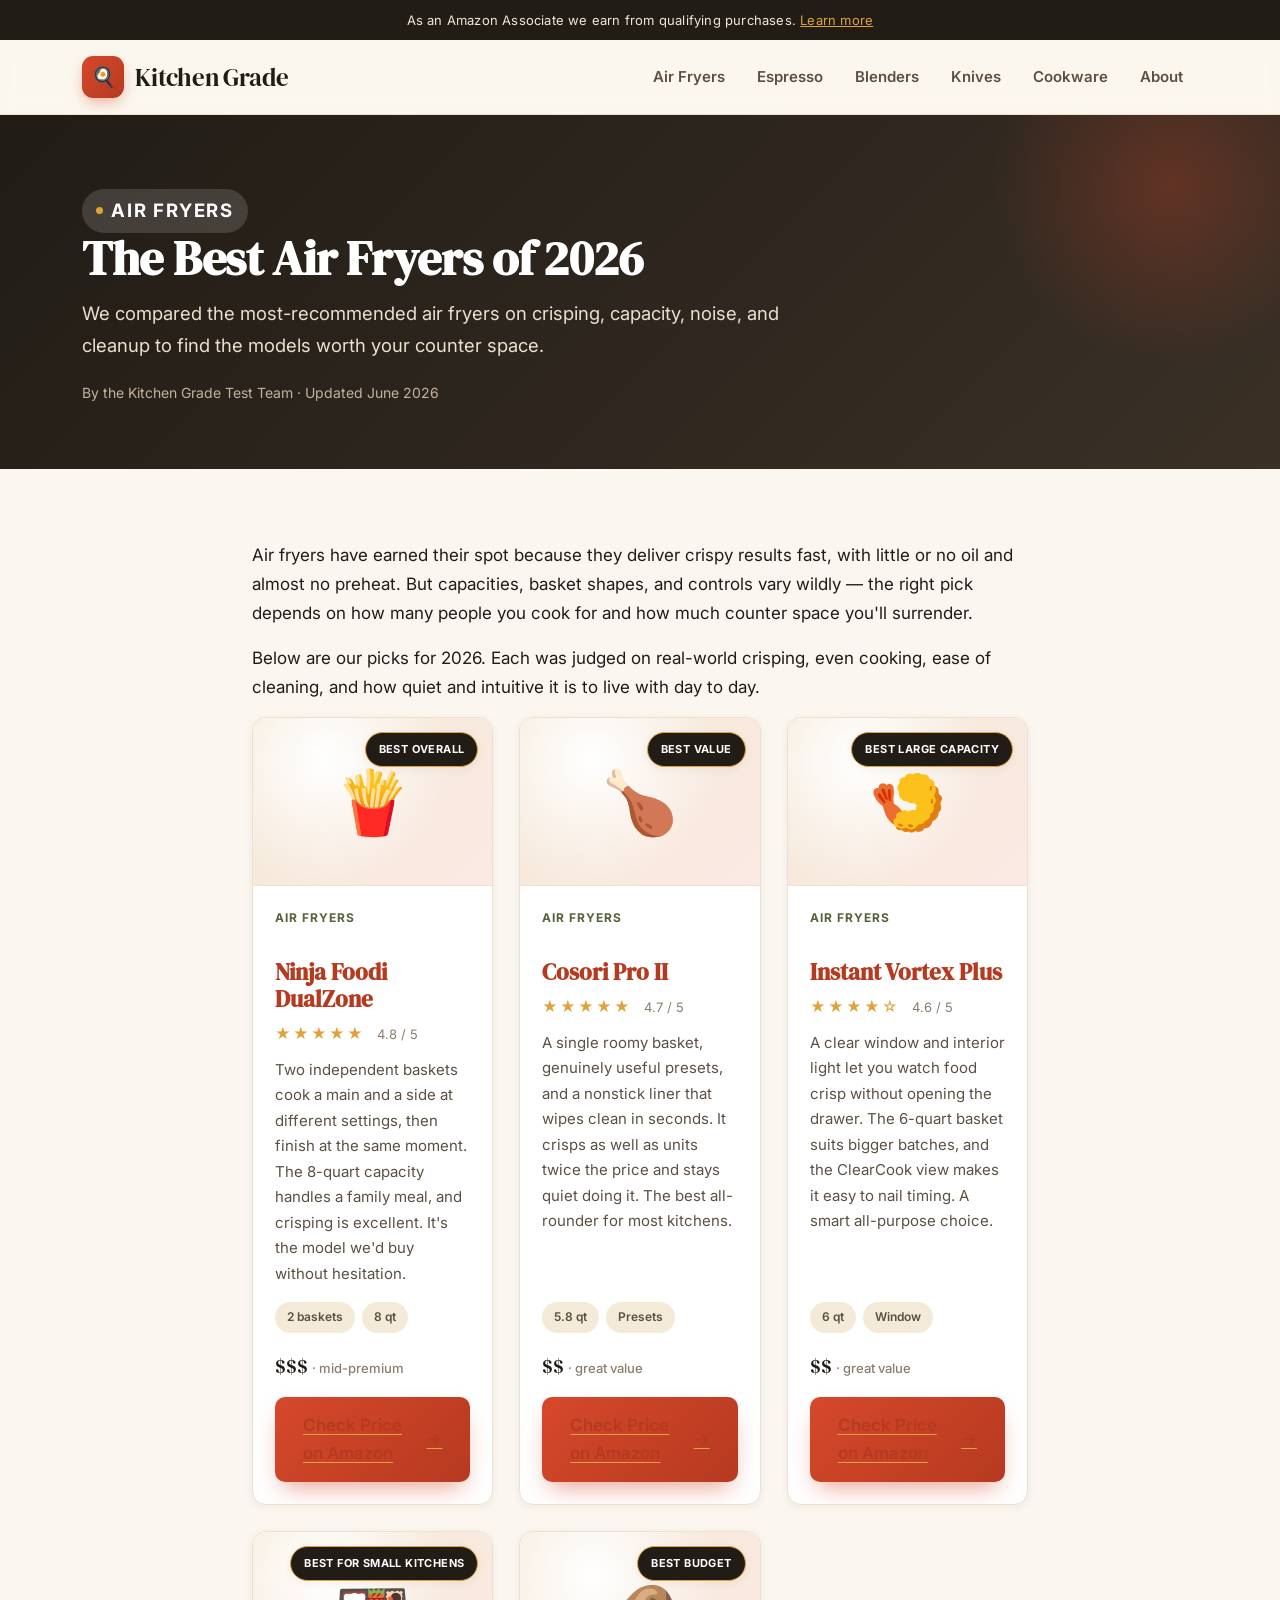
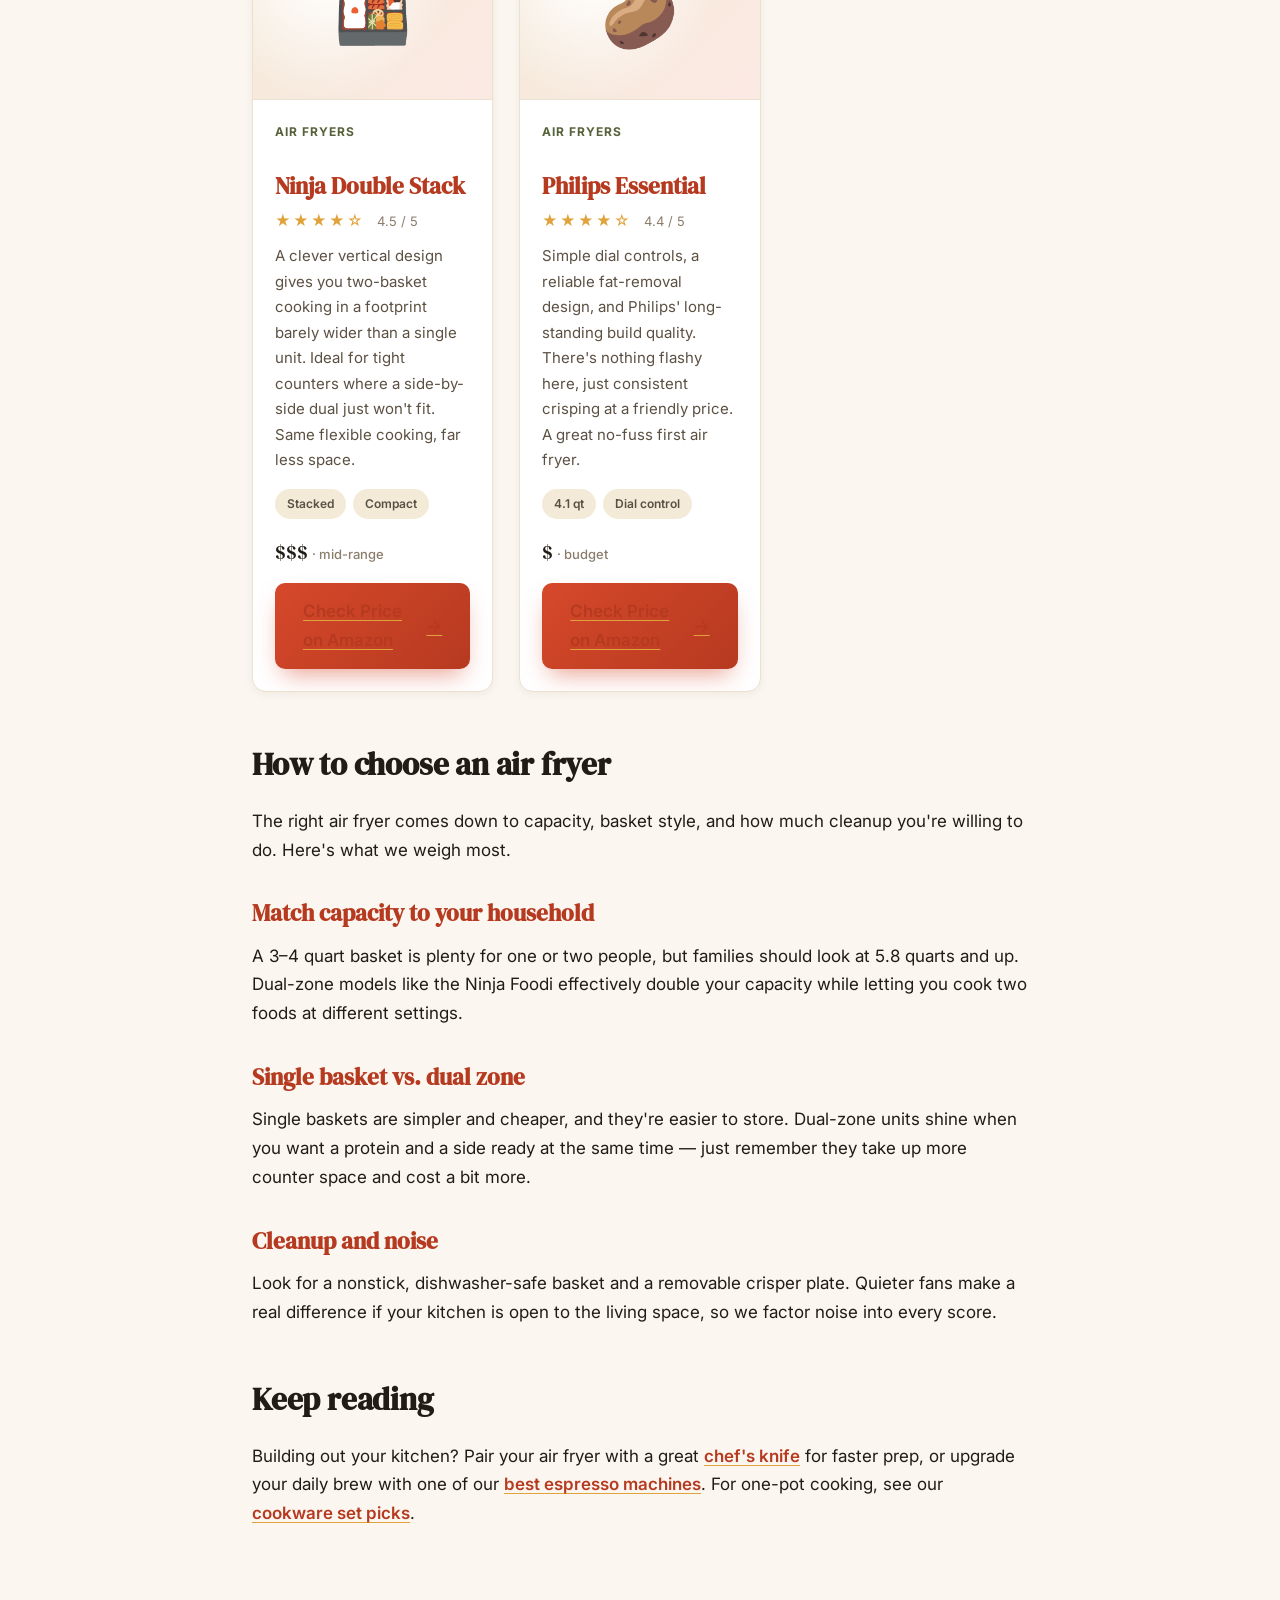
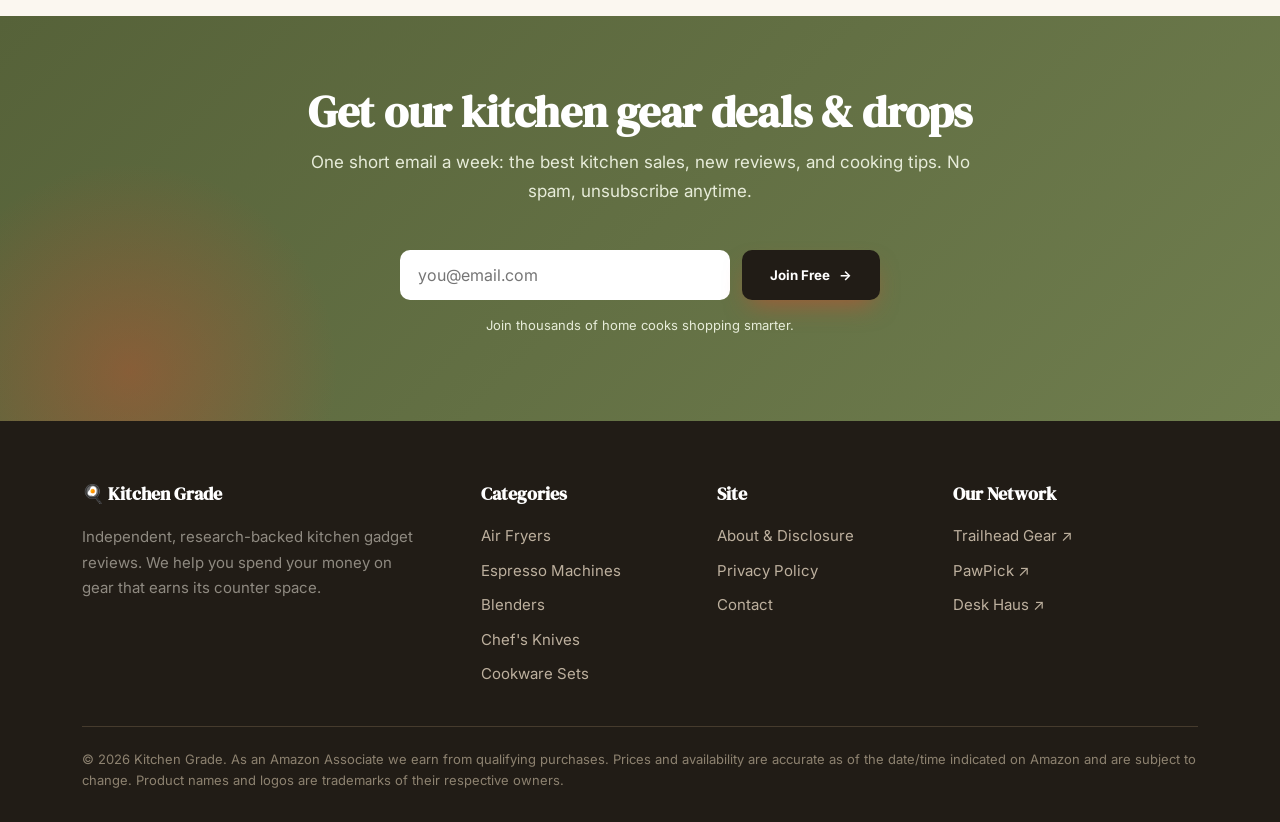
==== air-fryers.html @ 1608c6fa "Initial commit: Kitchen Grade" ====
<!DOCTYPE html>
<html lang="en">
<head>
<meta charset="UTF-8">
<meta name="viewport" content="width=device-width, initial-scale=1.0">
<title>The Best Air Fryers of 2026 — Tested Picks & Buyer's Guide | Kitchen Grade</title>
<meta name="description" content="Our top air fryers for 2026, from the dual-basket Ninja Foodi to budget Philips. Honest picks for crispy results, easy cleanup, and the right capacity for your kitchen.">
<link rel="stylesheet" href="assets/styles.css">
</head>
<body>

<div class="topbar">As an Amazon Associate we earn from qualifying purchases. <a href="disclosure.html">Learn more</a></div>

<header class="site-header">
  <div class="wrap nav">
    <a href="index.html" class="brand"><span class="logo">🍳</span> Kitchen Grade</a>
    <button class="nav-toggle" aria-label="Menu">☰</button>
    <nav class="nav-links">
      <a href="air-fryers.html">Air Fryers</a>
      <a href="espresso-machines.html">Espresso</a>
      <a href="blenders.html">Blenders</a>
      <a href="chef-knives.html">Knives</a>
      <a href="cookware-sets.html">Cookware</a>
      <a href="disclosure.html">About</a>
    </nav>
  </div>
</header>

<div class="article-head">
  <div class="wrap">
    <p class="eyebrow">Air Fryers</p>
    <h1>The Best Air Fryers of 2026</h1>
    <p>We compared the most-recommended air fryers on crisping, capacity, noise, and cleanup to find the models worth your counter space.</p>
    <p class="byline">By the Kitchen Grade Test Team · Updated June 2026</p>
  </div>
</div>

<section>
  <div class="wrap prose">
    <p>Air fryers have earned their spot because they deliver crispy results fast, with little or no oil and almost no preheat. But capacities, basket shapes, and controls vary wildly — the right pick depends on how many people you cook for and how much counter space you'll surrender.</p>
    <p>Below are our picks for 2026. Each was judged on real-world crisping, even cooking, ease of cleaning, and how quiet and intuitive it is to live with day to day.</p>

    <div class="products">

      <article class="product"><span class="ribbon">Best Overall</span><div class="thumb">🍟</div><div class="body">
        <span class="cat-tag">Air Fryers</span><h3>Ninja Foodi DualZone</h3><div class="stars">★★★★★ <span>4.8 / 5</span></div>
        <p class="why">Two independent baskets cook a main and a side at different settings, then finish at the same moment. The 8-quart capacity handles a family meal, and crisping is excellent. It's the model we'd buy without hesitation.</p>
        <div class="meta"><span class="tag">2 baskets</span><span class="tag">8 qt</span></div><div class="price">$$$ <small>· mid-premium</small></div>
        <a class="btn btn-block" data-amz="Ninja Foodi DualZone air fryer 8 quart">Check Price on Amazon</a></div></article>

      <article class="product"><span class="ribbon">Best Value</span><div class="thumb">🍗</div><div class="body">
        <span class="cat-tag">Air Fryers</span><h3>Cosori Pro II</h3><div class="stars">★★★★★ <span>4.7 / 5</span></div>
        <p class="why">A single roomy basket, genuinely useful presets, and a nonstick liner that wipes clean in seconds. It crisps as well as units twice the price and stays quiet doing it. The best all-rounder for most kitchens.</p>
        <div class="meta"><span class="tag">5.8 qt</span><span class="tag">Presets</span></div><div class="price">$$ <small>· great value</small></div>
        <a class="btn btn-block" data-amz="Cosori Pro II air fryer 5.8 quart">Check Price on Amazon</a></div></article>

      <article class="product"><span class="ribbon">Best Large Capacity</span><div class="thumb">🍤</div><div class="body">
        <span class="cat-tag">Air Fryers</span><h3>Instant Vortex Plus</h3><div class="stars">★★★★☆ <span>4.6 / 5</span></div>
        <p class="why">A clear window and interior light let you watch food crisp without opening the drawer. The 6-quart basket suits bigger batches, and the ClearCook view makes it easy to nail timing. A smart all-purpose choice.</p>
        <div class="meta"><span class="tag">6 qt</span><span class="tag">Window</span></div><div class="price">$$ <small>· great value</small></div>
        <a class="btn btn-block" data-amz="Instant Vortex Plus air fryer 6 quart">Check Price on Amazon</a></div></article>

      <article class="product"><span class="ribbon">Best for Small Kitchens</span><div class="thumb">🍱</div><div class="body">
        <span class="cat-tag">Air Fryers</span><h3>Ninja Double Stack</h3><div class="stars">★★★★☆ <span>4.5 / 5</span></div>
        <p class="why">A clever vertical design gives you two-basket cooking in a footprint barely wider than a single unit. Ideal for tight counters where a side-by-side dual just won't fit. Same flexible cooking, far less space.</p>
        <div class="meta"><span class="tag">Stacked</span><span class="tag">Compact</span></div><div class="price">$$$ <small>· mid-range</small></div>
        <a class="btn btn-block" data-amz="Ninja Double Stack air fryer">Check Price on Amazon</a></div></article>

      <article class="product"><span class="ribbon">Best Budget</span><div class="thumb">🥔</div><div class="body">
        <span class="cat-tag">Air Fryers</span><h3>Philips Essential</h3><div class="stars">★★★★☆ <span>4.4 / 5</span></div>
        <p class="why">Simple dial controls, a reliable fat-removal design, and Philips' long-standing build quality. There's nothing flashy here, just consistent crisping at a friendly price. A great no-fuss first air fryer.</p>
        <div class="meta"><span class="tag">4.1 qt</span><span class="tag">Dial control</span></div><div class="price">$ <small>· budget</small></div>
        <a class="btn btn-block" data-amz="Philips Essential air fryer">Check Price on Amazon</a></div></article>

    </div>

    <h2 id="how-to-choose">How to choose an air fryer</h2>
    <p>The right air fryer comes down to capacity, basket style, and how much cleanup you're willing to do. Here's what we weigh most.</p>

    <h3>Match capacity to your household</h3>
    <p>A 3–4 quart basket is plenty for one or two people, but families should look at 5.8 quarts and up. Dual-zone models like the Ninja Foodi effectively double your capacity while letting you cook two foods at different settings.</p>

    <h3>Single basket vs. dual zone</h3>
    <p>Single baskets are simpler and cheaper, and they're easier to store. Dual-zone units shine when you want a protein and a side ready at the same time — just remember they take up more counter space and cost a bit more.</p>

    <h3>Cleanup and noise</h3>
    <p>Look for a nonstick, dishwasher-safe basket and a removable crisper plate. Quieter fans make a real difference if your kitchen is open to the living space, so we factor noise into every score.</p>

    <h2>Keep reading</h2>
    <p>Building out your kitchen? Pair your air fryer with a great <a href="chef-knives.html">chef's knife</a> for faster prep, or upgrade your daily brew with one of our <a href="espresso-machines.html">best espresso machines</a>. For one-pot cooking, see our <a href="cookware-sets.html">cookware set picks</a>.</p>
  </div>
</section>

<section class="cta-band">
  <div class="wrap">
    <div class="section-head"><h2>Get our kitchen gear deals &amp; drops</h2><p>One short email a week: the best kitchen sales, new reviews, and cooking tips. No spam, unsubscribe anytime.</p></div>
    <form class="signup"><input type="email" placeholder="you@email.com" required><button class="btn" type="submit">Join Free</button></form>
    <p class="signup-note">Join thousands of home cooks shopping smarter.</p>
  </div>
</section>

<footer class="site-footer">
  <div class="wrap">
    <div class="footer-grid">
      <div><h4>🍳 Kitchen Grade</h4><p style="color:#8f8a81;max-width:340px;">Independent, research-backed kitchen gadget reviews. We help you spend your money on gear that earns its counter space.</p></div>
      <div><h4>Categories</h4><a href="air-fryers.html">Air Fryers</a><a href="espresso-machines.html">Espresso Machines</a><a href="blenders.html">Blenders</a><a href="chef-knives.html">Chef's Knives</a><a href="cookware-sets.html">Cookware Sets</a></div>
      <div><h4>Site</h4><a href="disclosure.html">About &amp; Disclosure</a><a href="disclosure.html#privacy">Privacy Policy</a><a href="disclosure.html#contact">Contact</a></div>
      <div><h4>Our Network</h4><a href="https://www.trailhead-gear.com">Trailhead Gear ↗</a><a href="https://paw-pick.com">PawPick ↗</a><a href="https://desk-haus.com">Desk Haus ↗</a></div>
    </div>
    <div class="footer-disclaimer">© <span data-year>2026</span> Kitchen Grade. As an Amazon Associate we earn from qualifying purchases. Prices and availability are accurate as of the date/time indicated on Amazon and are subject to change. Product names and logos are trademarks of their respective owners.</div>
  </div>
</footer>

<script src="assets/main.js"></script>
</body>
</html>
---- assets/styles.css ----
/* ===========================================================
   Kitchen Grade — "Test Kitchen" editorial theme (v2)
   DM Serif Display + Inter, warm espresso/tomato/olive palette,
   grade-seal badges, layered hero, elevated cards.
   =========================================================== */
@import url('https://fonts.googleapis.com/css2?family=DM+Serif+Display:ital@0;1&family=Inter:wght@400;500;600;700;800&display=swap');

:root{
  --ink:#211c16; --ink-soft:#5c5043;
  --tomato:#d6482b; --tomato-dark:#b63a20; --tomato-tint:#fbe9e3;
  --olive:#6f7d4e; --olive-dark:#566239;
  --gold:#e0a23a;
  --paper:#fbf7f0; --cream:#fff;
  --sand:#f4ead8; --card:#ffffff;
  --muted:#8a7d6c; --line:#ece1cf; --good:#3f8f5b;
  --shadow-sm:0 2px 10px rgba(33,28,22,.06);
  --shadow:0 16px 38px -14px rgba(33,28,22,.22);
  --radius:14px; --maxw:1160px;
  --display:"DM Serif Display",Georgia,serif; --body:"Inter",system-ui,sans-serif;
}
*{box-sizing:border-box}
html{scroll-behavior:smooth}
body{margin:0;font-family:var(--body);color:var(--ink);background:var(--paper);line-height:1.7;font-size:17px;-webkit-font-smoothing:antialiased}
img{max-width:100%;display:block}
a{color:var(--tomato-dark)}
.wrap{max-width:var(--maxw);margin:0 auto;padding:0 22px}

.topbar{background:var(--ink);color:#f0e7d8;font-size:13px;text-align:center;padding:9px 14px;letter-spacing:.2px}
.topbar a{color:var(--gold);text-decoration:underline}

.site-header{position:sticky;top:0;z-index:50;background:rgba(251,247,240,.88);backdrop-filter:saturate(150%) blur(10px);border-bottom:1px solid var(--line)}
.nav{display:flex;align-items:center;justify-content:space-between;height:74px}
.brand{display:flex;align-items:center;gap:11px;text-decoration:none;color:var(--ink);font-family:var(--display);font-size:25px;letter-spacing:-.2px}
.brand .logo{width:42px;height:42px;border-radius:11px;background:linear-gradient(135deg,var(--tomato),var(--tomato-dark));display:grid;place-items:center;color:#fff;font-family:var(--display);font-size:20px;box-shadow:0 6px 16px -4px rgba(214,72,43,.55)}
.nav-links{display:flex;gap:2px;align-items:center}
.nav-links a{text-decoration:none;color:var(--ink-soft);font-weight:600;font-size:15px;padding:9px 15px;border-radius:9px;transition:.18s}
.nav-links a:hover{background:var(--tomato-tint);color:var(--tomato-dark)}
.nav-toggle{display:none;background:none;border:0;font-size:27px;color:var(--ink);cursor:pointer}

/* ---------- Hero ---------- */
.hero{position:relative;overflow:hidden;text-align:center;padding:98px 22px 92px;
  background:
    radial-gradient(900px 460px at 50% -12%, var(--sand), transparent 62%),
    radial-gradient(620px 380px at 88% 116%, var(--tomato-tint), transparent 58%),
    linear-gradient(180deg,#fffdf8,var(--paper));}
.hero::after{content:"";position:absolute;width:320px;height:320px;border-radius:50%;background:radial-gradient(circle,rgba(214,72,43,.14),transparent 70%);top:-90px;right:-50px}
.hero>.wrap{position:relative}
.hero h1{font-family:var(--display);font-size:clamp(38px,6vw,66px);line-height:1.02;margin:0 0 18px;letter-spacing:-.5px}
.hero h1 em{font-style:italic;color:var(--tomato-dark)}
.hero p{font-size:clamp(17px,2.2vw,21px);max-width:600px;margin:0 auto 30px;color:var(--ink-soft)}

/* ---------- Buttons ---------- */
.btn{display:inline-flex;align-items:center;gap:9px;background:linear-gradient(135deg,var(--tomato),var(--tomato-dark));color:#fff;text-decoration:none;font-family:var(--body);font-weight:700;padding:14px 28px;border-radius:10px;box-shadow:0 12px 24px -8px rgba(214,72,43,.55);transition:transform .15s,box-shadow .15s,filter .15s;border:0;cursor:pointer}
.btn::after{content:"→";transition:transform .15s}
.btn:hover{transform:translateY(-2px);box-shadow:0 18px 30px -8px rgba(214,72,43,.65);filter:saturate(1.06)}
.btn:hover::after{transform:translateX(3px)}
.btn-block{width:100%;justify-content:center}
.btn-ghost{background:#fff;color:var(--olive-dark);box-shadow:var(--shadow-sm);border:1px solid var(--line)}
.btn-ghost::after{content:""}
.btn-ghost:hover{background:var(--sand)}

/* ---------- Sections ---------- */
section{padding:72px 0}
.section-head{text-align:center;max-width:680px;margin:0 auto 44px}
.section-head h2{font-family:var(--display);font-size:clamp(28px,4vw,44px);margin:0 0 12px;letter-spacing:-.3px;line-height:1.08}
.section-head p{color:var(--muted);margin:0;font-size:17px}
.eyebrow{display:inline-flex;align-items:center;gap:8px;font-weight:700;text-transform:uppercase;letter-spacing:1.8px;font-size:12px;color:var(--olive-dark);background:#eef0e4;padding:6px 14px;border-radius:999px;margin:0 0 16px}
.eyebrow::before{content:"";width:7px;height:7px;border-radius:50%;background:var(--tomato)}

/* ---------- Category grid ---------- */
.cat-grid{display:grid;grid-template-columns:repeat(4,1fr);gap:20px}
.cat-card{background:var(--card);border:1px solid var(--line);border-radius:var(--radius);padding:32px 22px;text-align:center;text-decoration:none;color:var(--ink);box-shadow:var(--shadow-sm);transition:transform .18s,box-shadow .18s,border-color .18s}
.cat-card .ic{display:inline-grid;place-items:center;width:70px;height:70px;border-radius:16px;background:linear-gradient(135deg,var(--sand),var(--tomato-tint));font-size:32px;margin-bottom:14px;transition:.18s}
.cat-card:hover{transform:translateY(-6px);box-shadow:var(--shadow);border-color:transparent}
.cat-card:hover .ic{background:linear-gradient(135deg,var(--tomato),var(--tomato-dark))}
.cat-card h3{font-family:var(--display);margin:0 0 4px;font-size:20px}
.cat-card span{color:var(--muted);font-size:14px}

/* ---------- Product cards ---------- */
.products{display:grid;grid-template-columns:repeat(3,1fr);gap:26px}
.product{background:var(--card);border:1px solid var(--line);border-radius:var(--radius);overflow:hidden;display:flex;flex-direction:column;box-shadow:var(--shadow-sm);transition:transform .2s,box-shadow .2s,border-color .2s;position:relative}
.product:hover{transform:translateY(-8px);box-shadow:var(--shadow);border-color:transparent}
/* grade-seal badge */
.product .ribbon{position:absolute;top:14px;right:14px;background:var(--ink);color:#fff;font-weight:700;font-size:11px;letter-spacing:.4px;text-transform:uppercase;padding:7px 13px;border-radius:999px;z-index:2;box-shadow:var(--shadow-sm);border:1.5px solid var(--gold)}
.product .thumb{height:168px;position:relative;background:radial-gradient(circle at 30% 25%,#fff,transparent 60%),linear-gradient(135deg,var(--sand),var(--tomato-tint));display:grid;place-items:center;font-size:62px;border-bottom:1px solid var(--line)}
.product .body{padding:22px;display:flex;flex-direction:column;flex:1}
.product .cat-tag{font-weight:700;font-size:12px;text-transform:uppercase;letter-spacing:1px;color:var(--olive-dark)}
.product h3{font-family:var(--display);margin:7px 0 9px;font-size:22px;line-height:1.18}
.stars{color:var(--gold);font-size:15px;letter-spacing:2px;margin-bottom:10px}
.stars span{color:var(--muted);font-size:13px;letter-spacing:0;margin-left:6px}
.product p.why{font-size:15px;color:var(--ink-soft);margin:0 0 16px;flex:1}
.product .meta{display:flex;flex-wrap:wrap;gap:7px;margin-bottom:16px}
.tag{background:var(--sand);color:var(--ink-soft);font-weight:600;font-size:12px;padding:5px 12px;border-radius:999px}
.price{font-family:var(--display);color:var(--ink);font-size:20px;margin-bottom:14px}
.price small{color:var(--muted);font-weight:500;font-family:var(--body);font-size:13px}

/* ---------- Comparison table ---------- */
.table-wrap{overflow-x:auto;border:1px solid var(--line);border-radius:var(--radius);box-shadow:var(--shadow-sm);background:#fff}
table.compare{width:100%;border-collapse:collapse;min-width:640px}
table.compare th,table.compare td{padding:15px 18px;text-align:left;border-bottom:1px solid var(--line);font-size:15px}
table.compare thead th{background:var(--ink);color:#fff;font-weight:700;font-size:13.5px}
table.compare tbody tr:nth-child(even){background:var(--paper)}
table.compare td.name{font-family:var(--display);color:var(--ink)}

/* ---------- Article ---------- */
.article-head{position:relative;overflow:hidden;background:linear-gradient(135deg,var(--ink),#3a3026);color:#fff;padding:74px 0 64px}
.article-head::after{content:"";position:absolute;width:360px;height:360px;border-radius:50%;background:radial-gradient(circle,rgba(214,72,43,.28),transparent 70%);top:-110px;right:-70px}
.article-head>.wrap{position:relative}
.article-head .eyebrow{background:rgba(255,255,255,.14);color:#fff}
.article-head .eyebrow::before{background:var(--gold)}
.article-head h1{font-family:var(--display);font-size:clamp(30px,4.8vw,48px);margin:0 0 14px;max-width:840px;letter-spacing:-.3px;line-height:1.08}
.article-head p{color:#ece1cf;max-width:720px;font-size:18.5px;margin:0}
.article-head .byline{margin-top:20px;font-size:14px;color:#c4b39c}
.prose{max-width:820px;margin:0 auto}
.prose h2{font-family:var(--display);font-size:31px;margin:46px 0 16px;letter-spacing:-.2px}
.prose h3{font-family:var(--display);color:var(--tomato-dark);font-size:23px;margin:30px 0 8px}
.prose p{margin:0 0 16px}
.prose ul{margin:0 0 18px;padding-left:22px}
.prose li{margin-bottom:7px}
.prose a{color:var(--tomato-dark);font-weight:600;text-decoration:underline;text-decoration-color:var(--gold);text-underline-offset:3px}
.toc{background:#fff;border:1px solid var(--line);border-left:5px solid var(--tomato);border-radius:12px;padding:22px 26px;box-shadow:var(--shadow-sm);margin:8px 0 32px}
.toc strong{font-family:var(--display);display:block;margin-bottom:10px;font-size:18px}
.toc a{color:var(--tomato-dark);text-decoration:none;font-weight:600}
.toc a:hover{text-decoration:underline}

/* ---------- Detailed pick ---------- */
.pick{background:#fff;border:1px solid var(--line);border-radius:var(--radius);box-shadow:var(--shadow-sm);padding:30px;margin:26px 0;display:grid;grid-template-columns:140px 1fr;gap:26px;align-items:start;transition:box-shadow .2s,transform .2s}
.pick:hover{box-shadow:var(--shadow);transform:translateY(-3px)}
.pick .pick-ic{font-size:66px;text-align:center;background:linear-gradient(135deg,var(--sand),var(--tomato-tint));border-radius:14px;padding:24px 0}
.pick .award{display:inline-block;background:var(--ink);color:#fff;font-weight:700;font-size:12px;padding:6px 15px;border-radius:999px;text-transform:uppercase;letter-spacing:.5px;margin-bottom:10px;border:1.5px solid var(--gold)}
.pick h3{font-family:var(--display);margin:0 0 6px;font-size:25px}
.pick .pros-cons{display:grid;grid-template-columns:1fr 1fr;gap:18px;margin:16px 0}
.pick .pros-cons h4{margin:0 0 6px;font-size:13px;text-transform:uppercase;letter-spacing:.5px}
.pick .pros h4{color:var(--good)}
.pick .cons h4{color:var(--tomato-dark)}
.pick .pros-cons ul{margin:0;padding-left:18px;font-size:14px}

/* ---------- CTA ---------- */
.cta-band{position:relative;overflow:hidden;background:linear-gradient(135deg,var(--olive-dark),var(--olive));color:#fff;text-align:center}
.cta-band::after{content:"";position:absolute;width:420px;height:420px;border-radius:50%;background:radial-gradient(circle,rgba(214,72,43,.35),transparent 70%);bottom:-160px;left:-80px}
.cta-band>.wrap{position:relative}
.cta-band h2{font-family:var(--display);color:#fff}
.cta-band .section-head p{color:#e7ecd9}
.signup{display:flex;gap:12px;max-width:480px;margin:0 auto}
.signup input{flex:1;padding:15px 18px;border:0;border-radius:10px;font-size:16px;font-family:var(--body)}
.signup .btn{white-space:nowrap;background:var(--ink)}
.signup .btn:hover{background:#15110c}
.signup-note{font-size:13px;color:#e7ecd9;margin-top:14px}

/* ---------- Trust ---------- */
.trust-grid{display:grid;grid-template-columns:repeat(3,1fr);gap:24px}
.trust{text-align:center;padding:30px 22px;background:#fff;border:1px solid var(--line);border-radius:var(--radius);box-shadow:var(--shadow-sm);transition:transform .18s,box-shadow .18s}
.trust:hover{transform:translateY(-5px);box-shadow:var(--shadow)}
.trust .ic{display:inline-grid;place-items:center;width:62px;height:62px;border-radius:16px;background:linear-gradient(135deg,var(--sand),var(--tomato-tint));font-size:30px;margin-bottom:12px}
.trust h3{font-family:var(--display);margin:0 0 6px;font-size:20px}
.trust p{color:var(--muted);font-size:15px;margin:0}

/* ---------- Footer ---------- */
.site-footer{background:var(--ink);color:#bdb09e;padding:58px 0 32px;font-size:15px}
.footer-grid{display:grid;grid-template-columns:1.8fr 1fr 1fr 1.2fr;gap:32px;margin-bottom:30px}
.site-footer h4{font-family:var(--display);color:#fff;margin:0 0 14px;font-size:18px}
.site-footer a{color:#bdb09e;text-decoration:none;display:block;margin-bottom:9px;transition:.15s}
.site-footer a:hover{color:var(--gold);transform:translateX(2px)}
.footer-disclaimer{border-top:1px solid #463b2d;padding-top:22px;font-size:13px;color:#8d8270;line-height:1.6}

@media(max-width:900px){.cat-grid{grid-template-columns:repeat(2,1fr)}.products{grid-template-columns:repeat(2,1fr)}.trust-grid{grid-template-columns:1fr;gap:14px}.footer-grid{grid-template-columns:1fr 1fr;gap:24px}}
@media(max-width:680px){.nav-links{display:none;position:absolute;top:74px;left:0;right:0;background:var(--paper);flex-direction:column;gap:0;padding:8px;border-bottom:1px solid var(--line);box-shadow:var(--shadow)}.nav-links.open{display:flex}.nav-links a{padding:13px}.nav-toggle{display:block}.products{grid-template-columns:1fr}.cat-grid{grid-template-columns:1fr 1fr}.pick{grid-template-columns:1fr}.pick .pick-ic{max-width:140px}.pick .pros-cons{grid-template-columns:1fr}.signup{flex-direction:column}.footer-grid{grid-template-columns:1fr}}
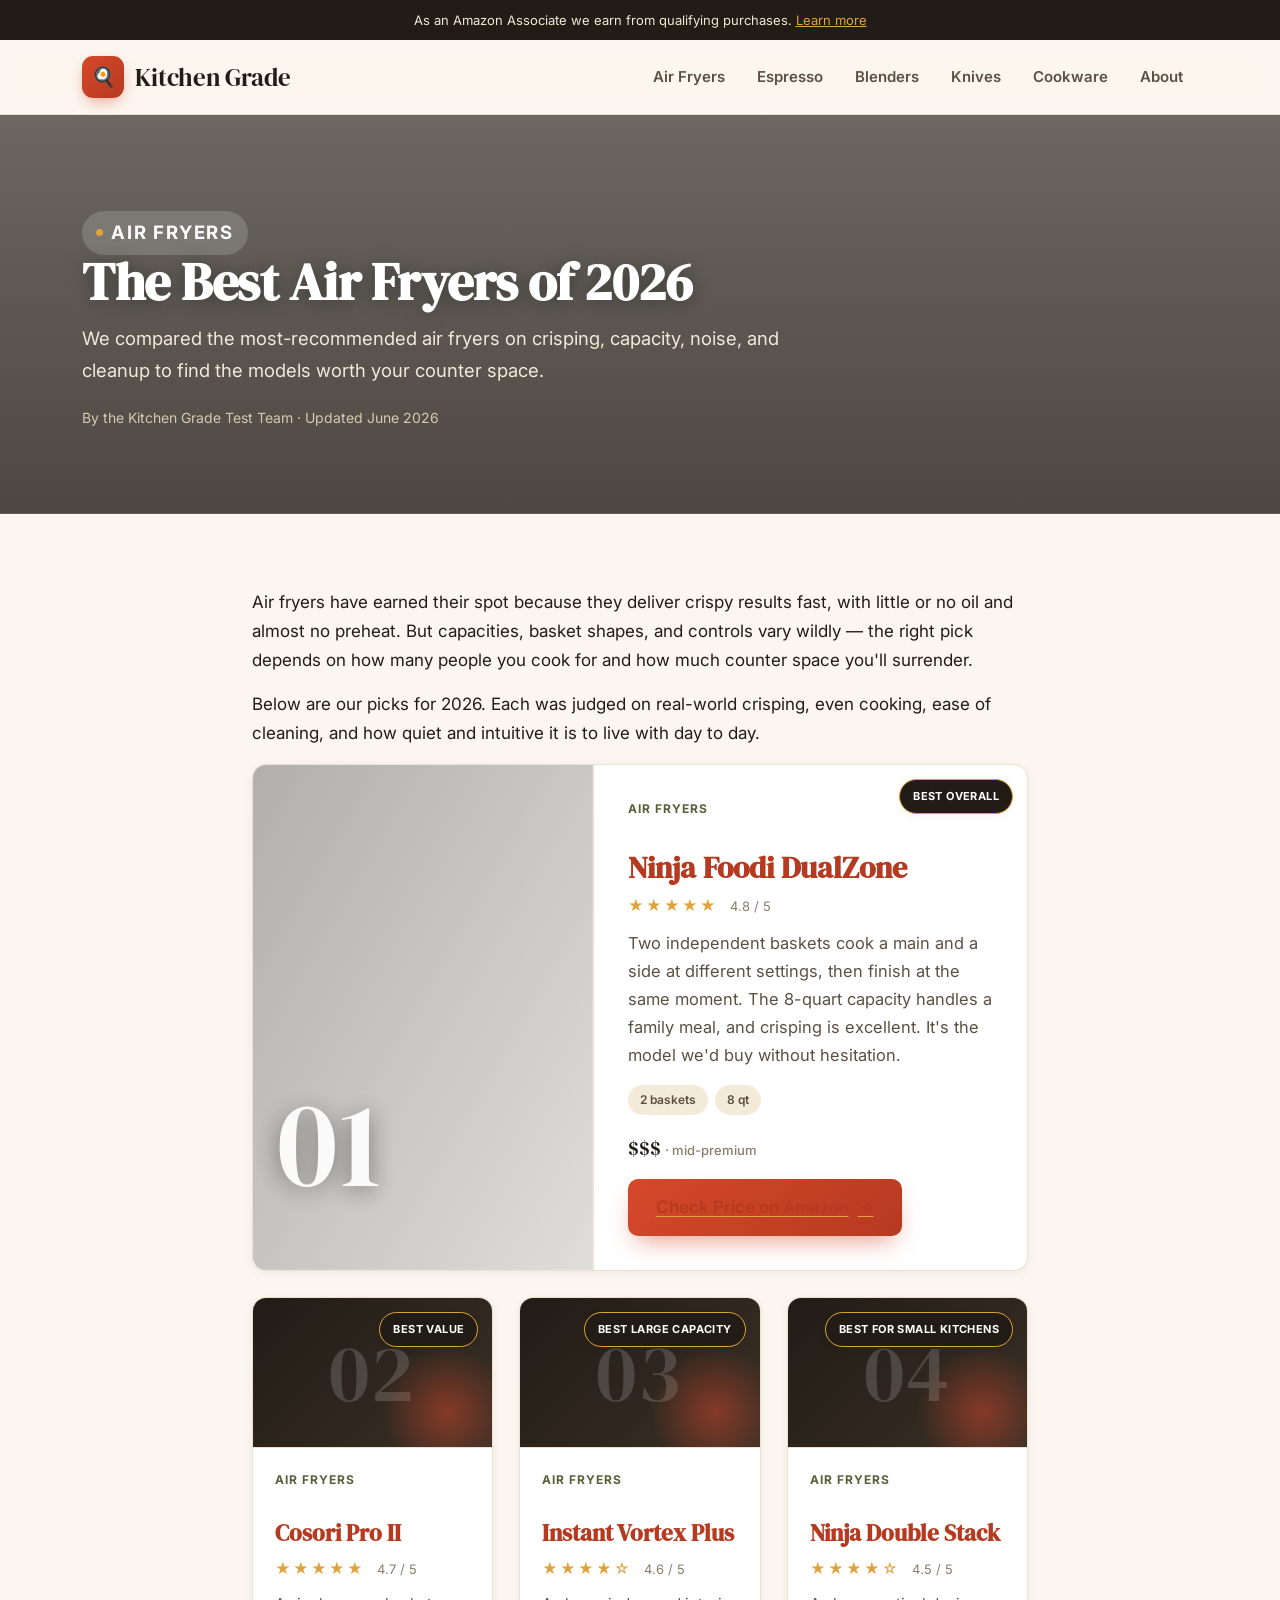
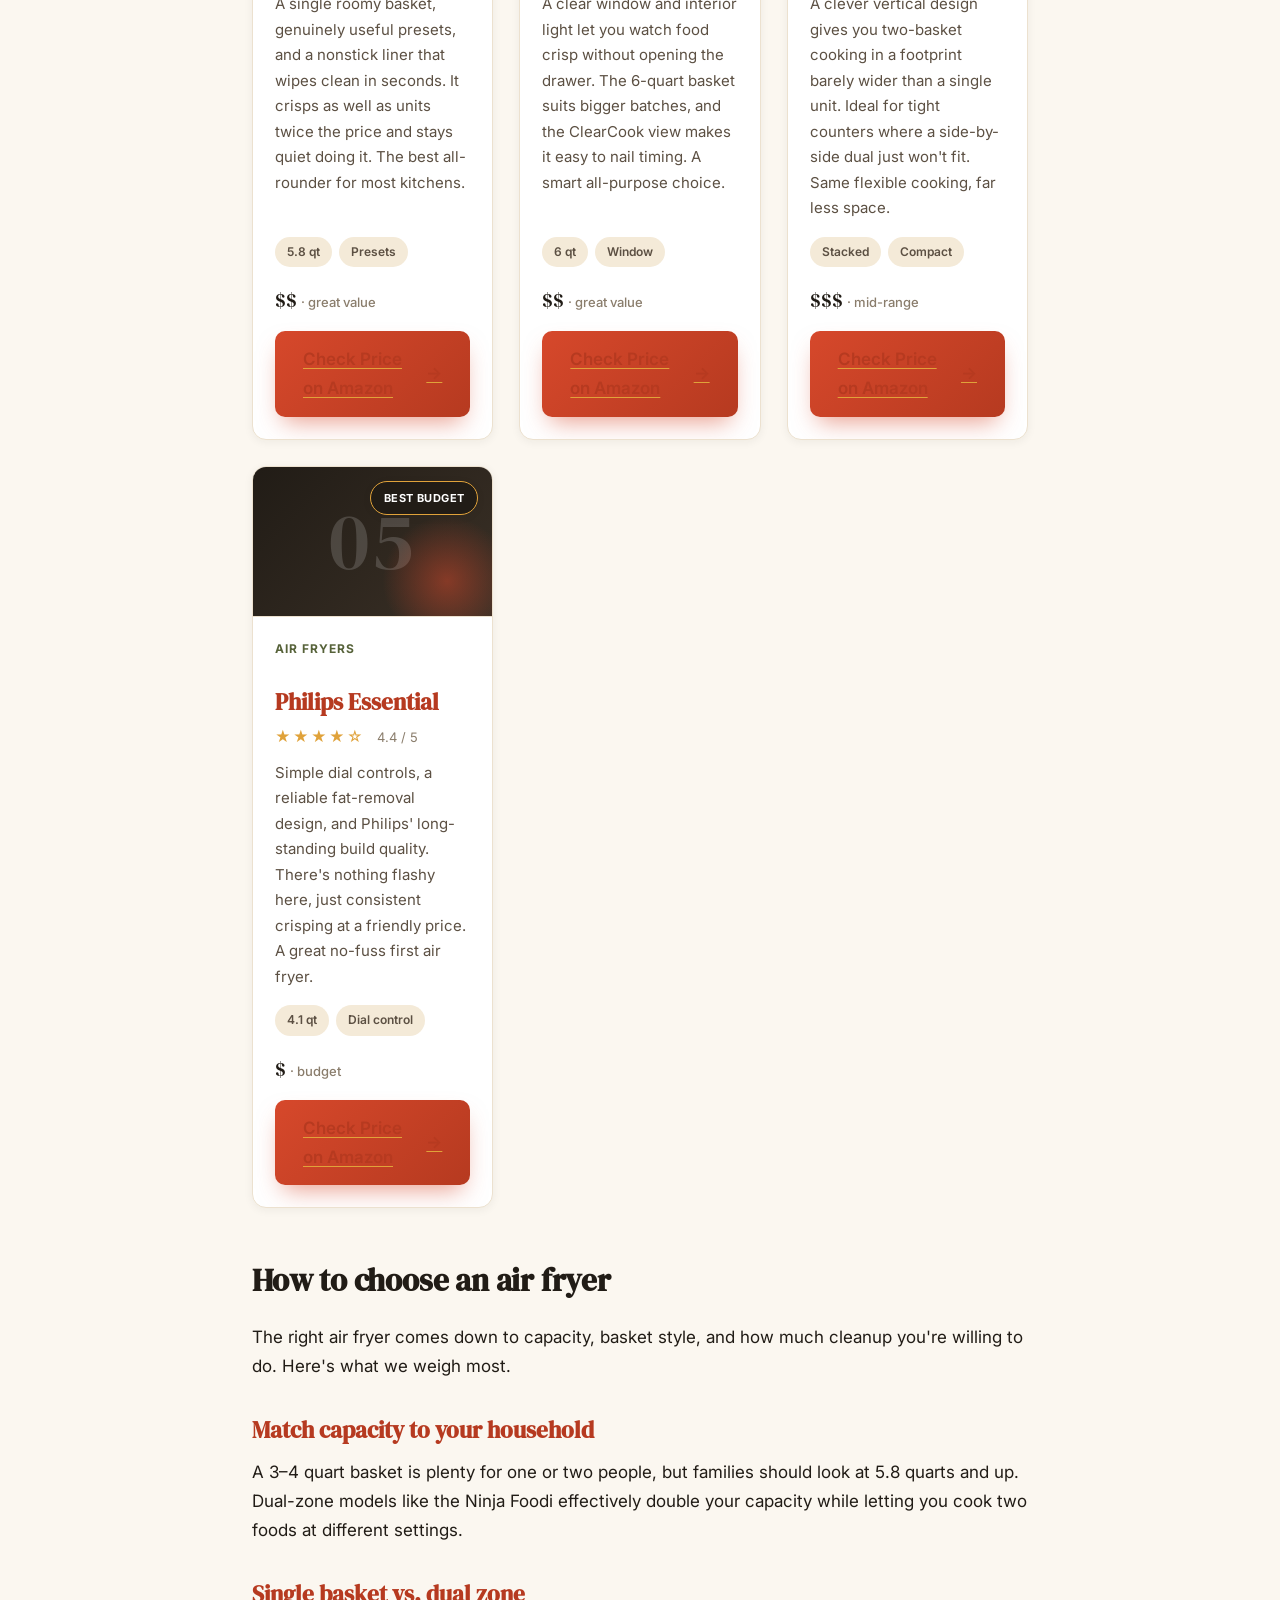
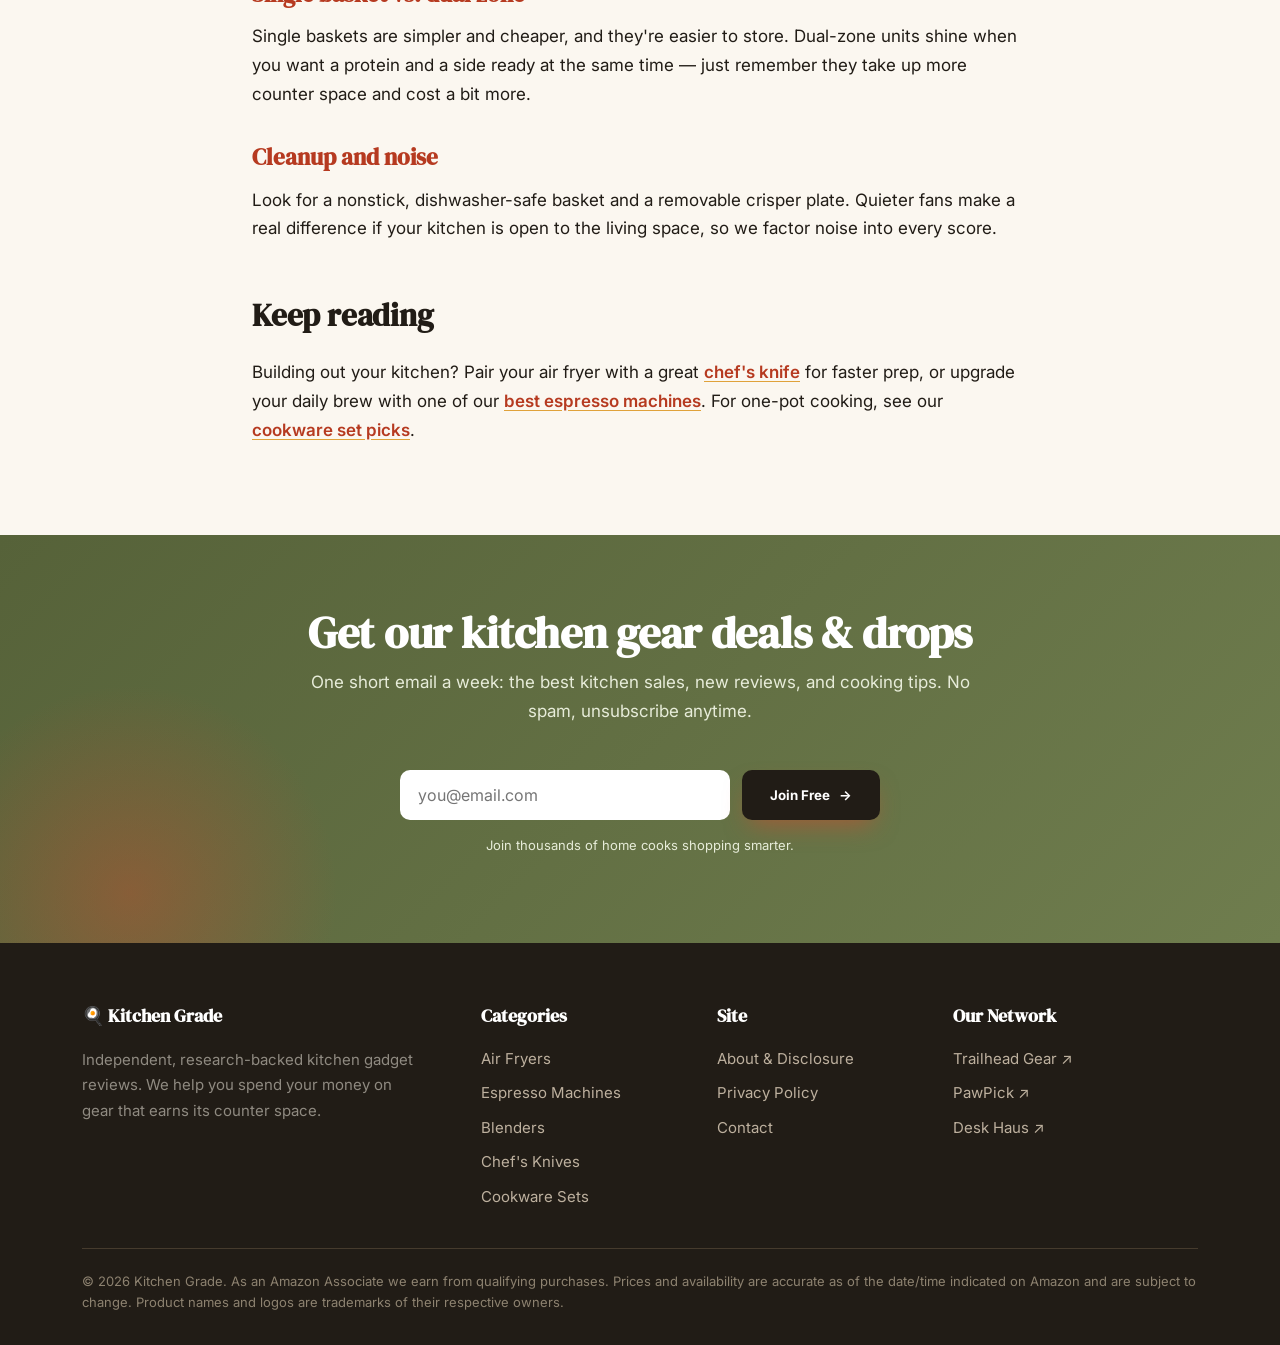
==== commit ac168a41: "Add SEO meta (canonical + OG)" ====
--- a/air-fryers.html
+++ b/air-fryers.html
@@ -5,6 +5,15 @@
 <meta name="viewport" content="width=device-width, initial-scale=1.0">
 <title>The Best Air Fryers of 2026 — Tested Picks & Buyer's Guide | Kitchen Grade</title>
 <meta name="description" content="Our top air fryers for 2026, from the dual-basket Ninja Foodi to budget Philips. Honest picks for crispy results, easy cleanup, and the right capacity for your kitchen.">
+<link rel="canonical" href="https://kitchen-grade.com/air-fryers.html">
+<meta property="og:type" content="website">
+<meta property="og:site_name" content="Kitchen Grade">
+<meta property="og:title" content="The Best Air Fryers of 2026 — Tested Picks & Buyer's Guide | Kitchen Grade">
+<meta property="og:description" content="Our top air fryers for 2026, from the dual-basket Ninja Foodi to budget Philips. Honest picks for crispy results, easy cleanup, and the right capacity for your kitchen.">
+<meta property="og:url" content="https://kitchen-grade.com/air-fryers.html">
+<meta name="twitter:card" content="summary_large_image">
+<meta name="twitter:title" content="The Best Air Fryers of 2026 — Tested Picks & Buyer's Guide | Kitchen Grade">
+<meta name="twitter:description" content="Our top air fryers for 2026, from the dual-basket Ninja Foodi to budget Philips. Honest picks for crispy results, easy cleanup, and the right capacity for your kitchen.">
 <link rel="stylesheet" href="assets/styles.css">
 </head>
 <body>
--- a/assets/styles.css
+++ b/assets/styles.css
@@ -1,7 +1,7 @@
 /* ===========================================================
-   Kitchen Grade — "Test Kitchen" editorial theme (v2)
-   DM Serif Display + Inter, warm espresso/tomato/olive palette,
-   grade-seal badges, layered hero, elevated cards.
+   Kitchen Grade — "Test Kitchen" editorial theme (v3)
+   Photographic hero, featured #1 banner, editorial rank numerals
+   (CSS counters replace emoji), DM Serif + Inter, espresso palette.
    =========================================================== */
 @import url('https://fonts.googleapis.com/css2?family=DM+Serif+Display:ital@0;1&family=Inter:wght@400;500;600;700;800&display=swap');
 
@@ -10,13 +10,14 @@
   --tomato:#d6482b; --tomato-dark:#b63a20; --tomato-tint:#fbe9e3;
   --olive:#6f7d4e; --olive-dark:#566239;
   --gold:#e0a23a;
-  --paper:#fbf7f0; --cream:#fff;
-  --sand:#f4ead8; --card:#ffffff;
+  --paper:#fbf7f0; --sand:#f4ead8; --card:#fff;
   --muted:#8a7d6c; --line:#ece1cf; --good:#3f8f5b;
   --shadow-sm:0 2px 10px rgba(33,28,22,.06);
   --shadow:0 16px 38px -14px rgba(33,28,22,.22);
   --radius:14px; --maxw:1160px;
   --display:"DM Serif Display",Georgia,serif; --body:"Inter",system-ui,sans-serif;
+  --hero:url("https://images.unsplash.com/photo-1556911220-bff31c812dba?auto=format&fit=crop&w=1700&q=72");
+  --feature:url("https://images.unsplash.com/photo-1522336572468-97b06e8ef143?auto=format&fit=crop&w=1100&q=72");
 }
 *{box-sizing:border-box}
 html{scroll-behavior:smooth}
@@ -25,29 +26,25 @@
 a{color:var(--tomato-dark)}
 .wrap{max-width:var(--maxw);margin:0 auto;padding:0 22px}
 
-.topbar{background:var(--ink);color:#f0e7d8;font-size:13px;text-align:center;padding:9px 14px;letter-spacing:.2px}
+.topbar{background:var(--ink);color:#f0e7d8;font-size:13px;text-align:center;padding:9px 14px}
 .topbar a{color:var(--gold);text-decoration:underline}
 
-.site-header{position:sticky;top:0;z-index:50;background:rgba(251,247,240,.88);backdrop-filter:saturate(150%) blur(10px);border-bottom:1px solid var(--line)}
+.site-header{position:sticky;top:0;z-index:50;background:rgba(251,247,240,.9);backdrop-filter:saturate(150%) blur(10px);border-bottom:1px solid var(--line)}
 .nav{display:flex;align-items:center;justify-content:space-between;height:74px}
-.brand{display:flex;align-items:center;gap:11px;text-decoration:none;color:var(--ink);font-family:var(--display);font-size:25px;letter-spacing:-.2px}
+.brand{display:flex;align-items:center;gap:11px;text-decoration:none;color:var(--ink);font-family:var(--display);font-size:25px}
 .brand .logo{width:42px;height:42px;border-radius:11px;background:linear-gradient(135deg,var(--tomato),var(--tomato-dark));display:grid;place-items:center;color:#fff;font-family:var(--display);font-size:20px;box-shadow:0 6px 16px -4px rgba(214,72,43,.55)}
 .nav-links{display:flex;gap:2px;align-items:center}
 .nav-links a{text-decoration:none;color:var(--ink-soft);font-weight:600;font-size:15px;padding:9px 15px;border-radius:9px;transition:.18s}
 .nav-links a:hover{background:var(--tomato-tint);color:var(--tomato-dark)}
 .nav-toggle{display:none;background:none;border:0;font-size:27px;color:var(--ink);cursor:pointer}
 
-/* ---------- Hero ---------- */
-.hero{position:relative;overflow:hidden;text-align:center;padding:98px 22px 92px;
-  background:
-    radial-gradient(900px 460px at 50% -12%, var(--sand), transparent 62%),
-    radial-gradient(620px 380px at 88% 116%, var(--tomato-tint), transparent 58%),
-    linear-gradient(180deg,#fffdf8,var(--paper));}
-.hero::after{content:"";position:absolute;width:320px;height:320px;border-radius:50%;background:radial-gradient(circle,rgba(214,72,43,.14),transparent 70%);top:-90px;right:-50px}
+/* ---------- Hero (photographic) ---------- */
+.hero{position:relative;overflow:hidden;text-align:center;padding:120px 22px 112px;color:#fff;
+  background:linear-gradient(180deg,rgba(33,28,22,.62),rgba(33,28,22,.74)),var(--hero);background-size:cover;background-position:center}
 .hero>.wrap{position:relative}
-.hero h1{font-family:var(--display);font-size:clamp(38px,6vw,66px);line-height:1.02;margin:0 0 18px;letter-spacing:-.5px}
-.hero h1 em{font-style:italic;color:var(--tomato-dark)}
-.hero p{font-size:clamp(17px,2.2vw,21px);max-width:600px;margin:0 auto 30px;color:var(--ink-soft)}
+.hero h1{font-family:var(--display);font-size:clamp(40px,6.4vw,72px);line-height:1;margin:0 0 18px;letter-spacing:-.5px;text-shadow:0 2px 20px rgba(0,0,0,.35)}
+.hero h1 em{font-style:italic;color:#ffd9a0}
+.hero p{font-size:clamp(17px,2.2vw,21px);max-width:600px;margin:0 auto 30px;color:#f3ece1}
 
 /* ---------- Buttons ---------- */
 .btn{display:inline-flex;align-items:center;gap:9px;background:linear-gradient(135deg,var(--tomato),var(--tomato-dark));color:#fff;text-decoration:none;font-family:var(--body);font-weight:700;padding:14px 28px;border-radius:10px;box-shadow:0 12px 24px -8px rgba(214,72,43,.55);transition:transform .15s,box-shadow .15s,filter .15s;border:0;cursor:pointer}
@@ -60,7 +57,7 @@
 .btn-ghost:hover{background:var(--sand)}
 
 /* ---------- Sections ---------- */
-section{padding:72px 0}
+section{padding:74px 0}
 .section-head{text-align:center;max-width:680px;margin:0 auto 44px}
 .section-head h2{font-family:var(--display);font-size:clamp(28px,4vw,44px);margin:0 0 12px;letter-spacing:-.3px;line-height:1.08}
 .section-head p{color:var(--muted);margin:0;font-size:17px}
@@ -76,13 +73,15 @@
 .cat-card h3{font-family:var(--display);margin:0 0 4px;font-size:20px}
 .cat-card span{color:var(--muted);font-size:14px}
 
-/* ---------- Product cards ---------- */
-.products{display:grid;grid-template-columns:repeat(3,1fr);gap:26px}
-.product{background:var(--card);border:1px solid var(--line);border-radius:var(--radius);overflow:hidden;display:flex;flex-direction:column;box-shadow:var(--shadow-sm);transition:transform .2s,box-shadow .2s,border-color .2s;position:relative}
+/* ---------- Product grid + editorial rank numerals ---------- */
+.products{display:grid;grid-template-columns:repeat(3,1fr);gap:26px;counter-reset:rank}
+.product{counter-increment:rank;background:var(--card);border:1px solid var(--line);border-radius:var(--radius);overflow:hidden;display:flex;flex-direction:column;box-shadow:var(--shadow-sm);transition:transform .2s,box-shadow .2s,border-color .2s;position:relative}
 .product:hover{transform:translateY(-8px);box-shadow:var(--shadow);border-color:transparent}
-/* grade-seal badge */
-.product .ribbon{position:absolute;top:14px;right:14px;background:var(--ink);color:#fff;font-weight:700;font-size:11px;letter-spacing:.4px;text-transform:uppercase;padding:7px 13px;border-radius:999px;z-index:2;box-shadow:var(--shadow-sm);border:1.5px solid var(--gold)}
-.product .thumb{height:168px;position:relative;background:radial-gradient(circle at 30% 25%,#fff,transparent 60%),linear-gradient(135deg,var(--sand),var(--tomato-tint));display:grid;place-items:center;font-size:62px;border-bottom:1px solid var(--line)}
+.product .ribbon{position:absolute;top:14px;right:14px;background:var(--ink);color:#fff;font-weight:700;font-size:11px;letter-spacing:.4px;text-transform:uppercase;padding:7px 13px;border-radius:999px;z-index:3;box-shadow:var(--shadow-sm);border:1.5px solid var(--gold)}
+/* rank numeral replaces emoji */
+.product .thumb{height:150px;position:relative;font-size:0;background:linear-gradient(135deg,var(--ink),#3a3026);border-bottom:1px solid var(--line);overflow:hidden}
+.product .thumb::before{content:counter(rank,decimal-leading-zero);position:absolute;inset:0;display:grid;place-items:center;font-family:var(--display);font-size:80px;color:rgba(255,255,255,.16);letter-spacing:2px}
+.product .thumb::after{content:"";position:absolute;right:-20px;bottom:-30px;width:130px;height:130px;border-radius:50%;background:radial-gradient(circle,rgba(214,72,43,.5),transparent 70%)}
 .product .body{padding:22px;display:flex;flex-direction:column;flex:1}
 .product .cat-tag{font-weight:700;font-size:12px;text-transform:uppercase;letter-spacing:1px;color:var(--olive-dark)}
 .product h3{font-family:var(--display);margin:7px 0 9px;font-size:22px;line-height:1.18}
@@ -94,6 +93,17 @@
 .price{font-family:var(--display);color:var(--ink);font-size:20px;margin-bottom:14px}
 .price small{color:var(--muted);font-weight:500;font-family:var(--body);font-size:13px}
 
+/* ---------- Featured #1: first card = full-width photo banner ---------- */
+.products .product:first-child{grid-column:1/-1;flex-direction:row;align-items:stretch}
+.products .product:first-child .thumb{flex:0 0 44%;height:auto;min-height:300px;border-bottom:0;border-right:1px solid var(--line);
+  background:linear-gradient(120deg,rgba(33,28,22,.35),rgba(33,28,22,.15)),var(--feature);background-size:cover;background-position:center}
+.products .product:first-child .thumb::before{font-size:120px;color:#fff;opacity:.92;text-shadow:0 4px 24px rgba(0,0,0,.45);justify-items:start;align-items:end;padding:24px}
+.products .product:first-child .thumb::after{display:none}
+.products .product:first-child .body{justify-content:center;padding:34px}
+.products .product:first-child h3{font-size:30px}
+.products .product:first-child p.why{font-size:16.5px;max-width:60ch}
+.products .product:first-child .btn{align-self:flex-start;width:auto}
+
 /* ---------- Comparison table ---------- */
 .table-wrap{overflow-x:auto;border:1px solid var(--line);border-radius:var(--radius);box-shadow:var(--shadow-sm);background:#fff}
 table.compare{width:100%;border-collapse:collapse;min-width:640px}
@@ -103,36 +113,33 @@
 table.compare td.name{font-family:var(--display);color:var(--ink)}
 
 /* ---------- Article ---------- */
-.article-head{position:relative;overflow:hidden;background:linear-gradient(135deg,var(--ink),#3a3026);color:#fff;padding:74px 0 64px}
-.article-head::after{content:"";position:absolute;width:360px;height:360px;border-radius:50%;background:radial-gradient(circle,rgba(214,72,43,.28),transparent 70%);top:-110px;right:-70px}
+.article-head{position:relative;overflow:hidden;color:#fff;padding:96px 0 84px;
+  background:linear-gradient(180deg,rgba(33,28,22,.66),rgba(33,28,22,.8)),var(--hero);background-size:cover;background-position:center}
 .article-head>.wrap{position:relative}
-.article-head .eyebrow{background:rgba(255,255,255,.14);color:#fff}
+.article-head .eyebrow{background:rgba(255,255,255,.16);color:#fff}
 .article-head .eyebrow::before{background:var(--gold)}
-.article-head h1{font-family:var(--display);font-size:clamp(30px,4.8vw,48px);margin:0 0 14px;max-width:840px;letter-spacing:-.3px;line-height:1.08}
-.article-head p{color:#ece1cf;max-width:720px;font-size:18.5px;margin:0}
-.article-head .byline{margin-top:20px;font-size:14px;color:#c4b39c}
+.article-head h1{font-family:var(--display);font-size:clamp(32px,5vw,52px);margin:0 0 14px;max-width:860px;letter-spacing:-.3px;line-height:1.05;text-shadow:0 2px 18px rgba(0,0,0,.35)}
+.article-head p{color:#f1e8db;max-width:720px;font-size:18.5px;margin:0}
+.article-head .byline{margin-top:20px;font-size:14px;color:#d8c8b1}
 .prose{max-width:820px;margin:0 auto}
 .prose h2{font-family:var(--display);font-size:31px;margin:46px 0 16px;letter-spacing:-.2px}
 .prose h3{font-family:var(--display);color:var(--tomato-dark);font-size:23px;margin:30px 0 8px}
 .prose p{margin:0 0 16px}
-.prose ul{margin:0 0 18px;padding-left:22px}
-.prose li{margin-bottom:7px}
+.prose ul{margin:0 0 18px;padding-left:22px}.prose li{margin-bottom:7px}
 .prose a{color:var(--tomato-dark);font-weight:600;text-decoration:underline;text-decoration-color:var(--gold);text-underline-offset:3px}
 .toc{background:#fff;border:1px solid var(--line);border-left:5px solid var(--tomato);border-radius:12px;padding:22px 26px;box-shadow:var(--shadow-sm);margin:8px 0 32px}
 .toc strong{font-family:var(--display);display:block;margin-bottom:10px;font-size:18px}
-.toc a{color:var(--tomato-dark);text-decoration:none;font-weight:600}
-.toc a:hover{text-decoration:underline}
+.toc a{color:var(--tomato-dark);text-decoration:none;font-weight:600}.toc a:hover{text-decoration:underline}
 
 /* ---------- Detailed pick ---------- */
 .pick{background:#fff;border:1px solid var(--line);border-radius:var(--radius);box-shadow:var(--shadow-sm);padding:30px;margin:26px 0;display:grid;grid-template-columns:140px 1fr;gap:26px;align-items:start;transition:box-shadow .2s,transform .2s}
 .pick:hover{box-shadow:var(--shadow);transform:translateY(-3px)}
-.pick .pick-ic{font-size:66px;text-align:center;background:linear-gradient(135deg,var(--sand),var(--tomato-tint));border-radius:14px;padding:24px 0}
+.pick .pick-ic{font-size:66px;text-align:center;background:linear-gradient(135deg,var(--ink),#3a3026);color:#fff;border-radius:14px;padding:24px 0}
 .pick .award{display:inline-block;background:var(--ink);color:#fff;font-weight:700;font-size:12px;padding:6px 15px;border-radius:999px;text-transform:uppercase;letter-spacing:.5px;margin-bottom:10px;border:1.5px solid var(--gold)}
 .pick h3{font-family:var(--display);margin:0 0 6px;font-size:25px}
 .pick .pros-cons{display:grid;grid-template-columns:1fr 1fr;gap:18px;margin:16px 0}
 .pick .pros-cons h4{margin:0 0 6px;font-size:13px;text-transform:uppercase;letter-spacing:.5px}
-.pick .pros h4{color:var(--good)}
-.pick .cons h4{color:var(--tomato-dark)}
+.pick .pros h4{color:var(--good)}.pick .cons h4{color:var(--tomato-dark)}
 .pick .pros-cons ul{margin:0;padding-left:18px;font-size:14px}
 
 /* ---------- CTA ---------- */
@@ -143,8 +150,7 @@
 .cta-band .section-head p{color:#e7ecd9}
 .signup{display:flex;gap:12px;max-width:480px;margin:0 auto}
 .signup input{flex:1;padding:15px 18px;border:0;border-radius:10px;font-size:16px;font-family:var(--body)}
-.signup .btn{white-space:nowrap;background:var(--ink)}
-.signup .btn:hover{background:#15110c}
+.signup .btn{white-space:nowrap;background:var(--ink)}.signup .btn:hover{background:#15110c}
 .signup-note{font-size:13px;color:#e7ecd9;margin-top:14px}
 
 /* ---------- Trust ---------- */
@@ -163,5 +169,5 @@
 .site-footer a:hover{color:var(--gold);transform:translateX(2px)}
 .footer-disclaimer{border-top:1px solid #463b2d;padding-top:22px;font-size:13px;color:#8d8270;line-height:1.6}
 
-@media(max-width:900px){.cat-grid{grid-template-columns:repeat(2,1fr)}.products{grid-template-columns:repeat(2,1fr)}.trust-grid{grid-template-columns:1fr;gap:14px}.footer-grid{grid-template-columns:1fr 1fr;gap:24px}}
+@media(max-width:900px){.cat-grid{grid-template-columns:repeat(2,1fr)}.products{grid-template-columns:repeat(2,1fr)}.products .product:first-child{flex-direction:column}.products .product:first-child .thumb{flex:auto;min-height:200px;border-right:0;border-bottom:1px solid var(--line)}.products .product:first-child .thumb::before{font-size:90px;padding:16px}.trust-grid{grid-template-columns:1fr;gap:14px}.footer-grid{grid-template-columns:1fr 1fr;gap:24px}}
 @media(max-width:680px){.nav-links{display:none;position:absolute;top:74px;left:0;right:0;background:var(--paper);flex-direction:column;gap:0;padding:8px;border-bottom:1px solid var(--line);box-shadow:var(--shadow)}.nav-links.open{display:flex}.nav-links a{padding:13px}.nav-toggle{display:block}.products{grid-template-columns:1fr}.cat-grid{grid-template-columns:1fr 1fr}.pick{grid-template-columns:1fr}.pick .pick-ic{max-width:140px}.pick .pros-cons{grid-template-columns:1fr}.signup{flex-direction:column}.footer-grid{grid-template-columns:1fr}}
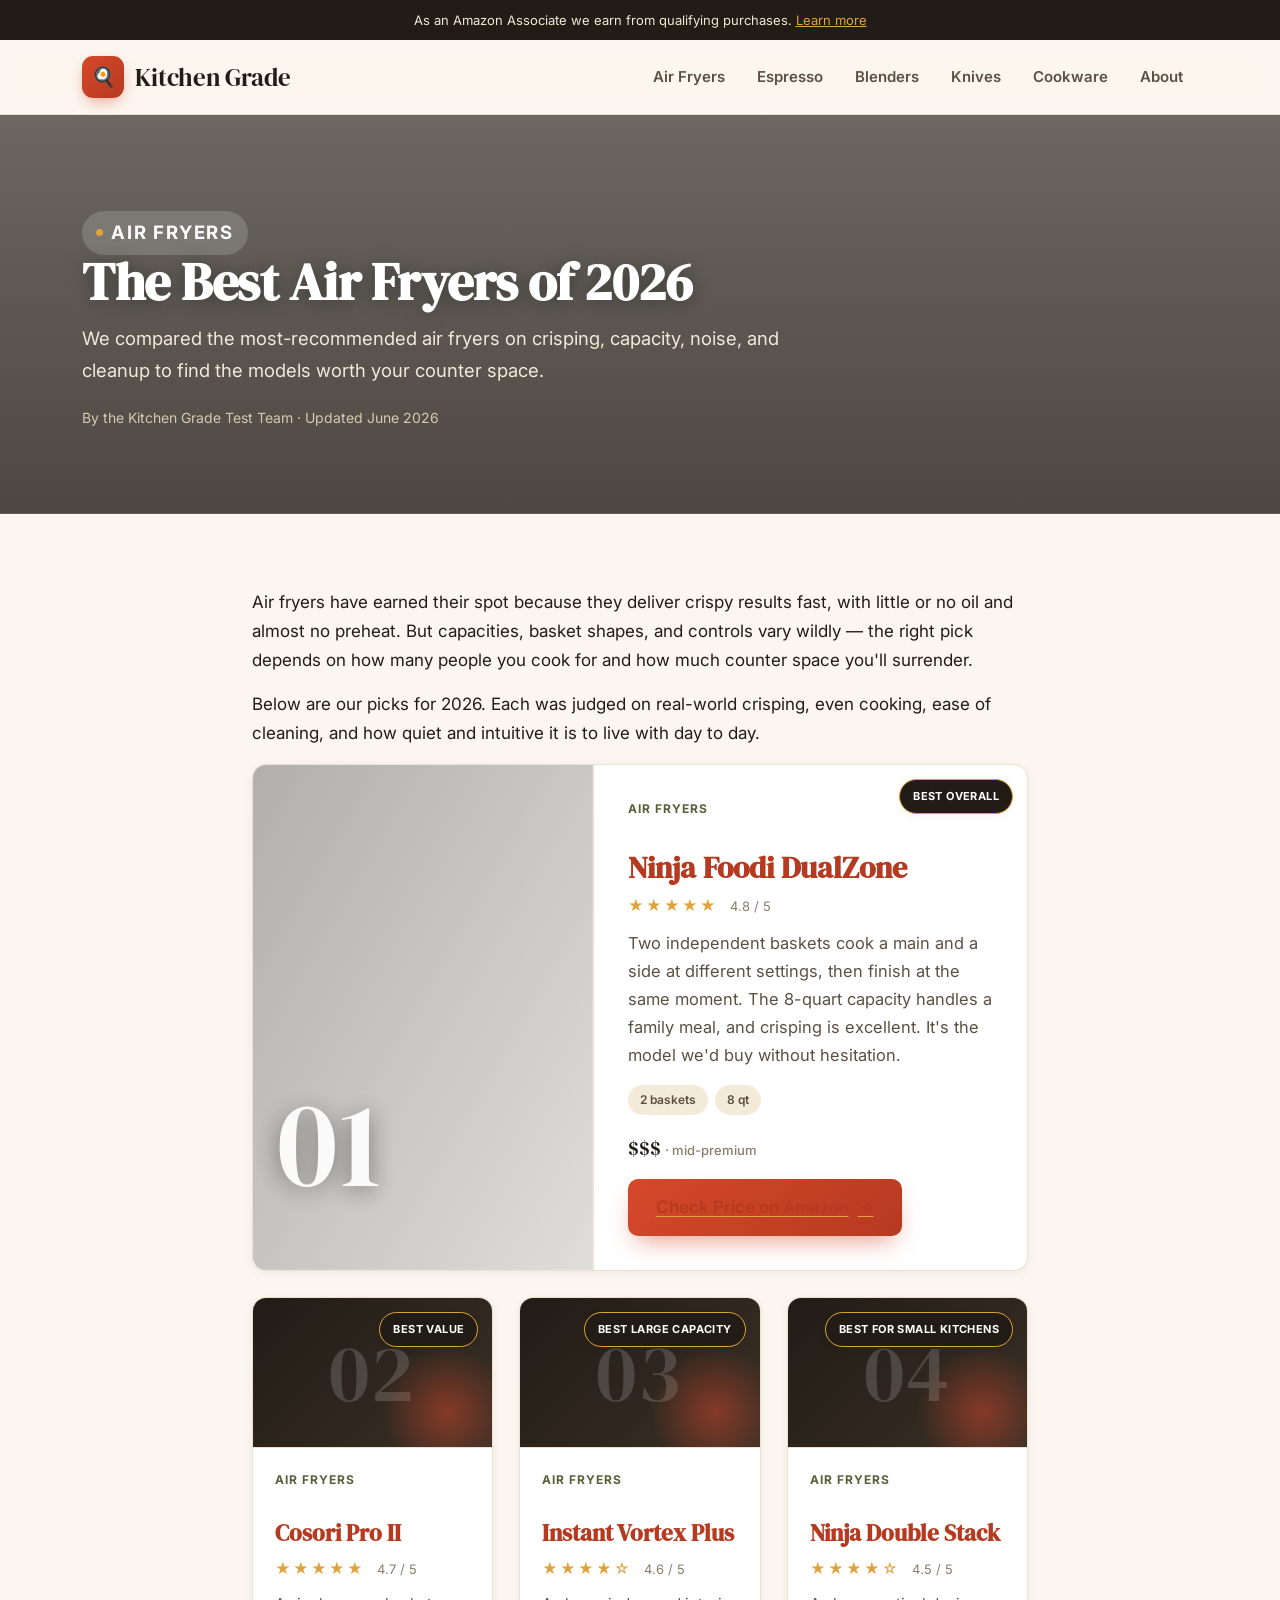
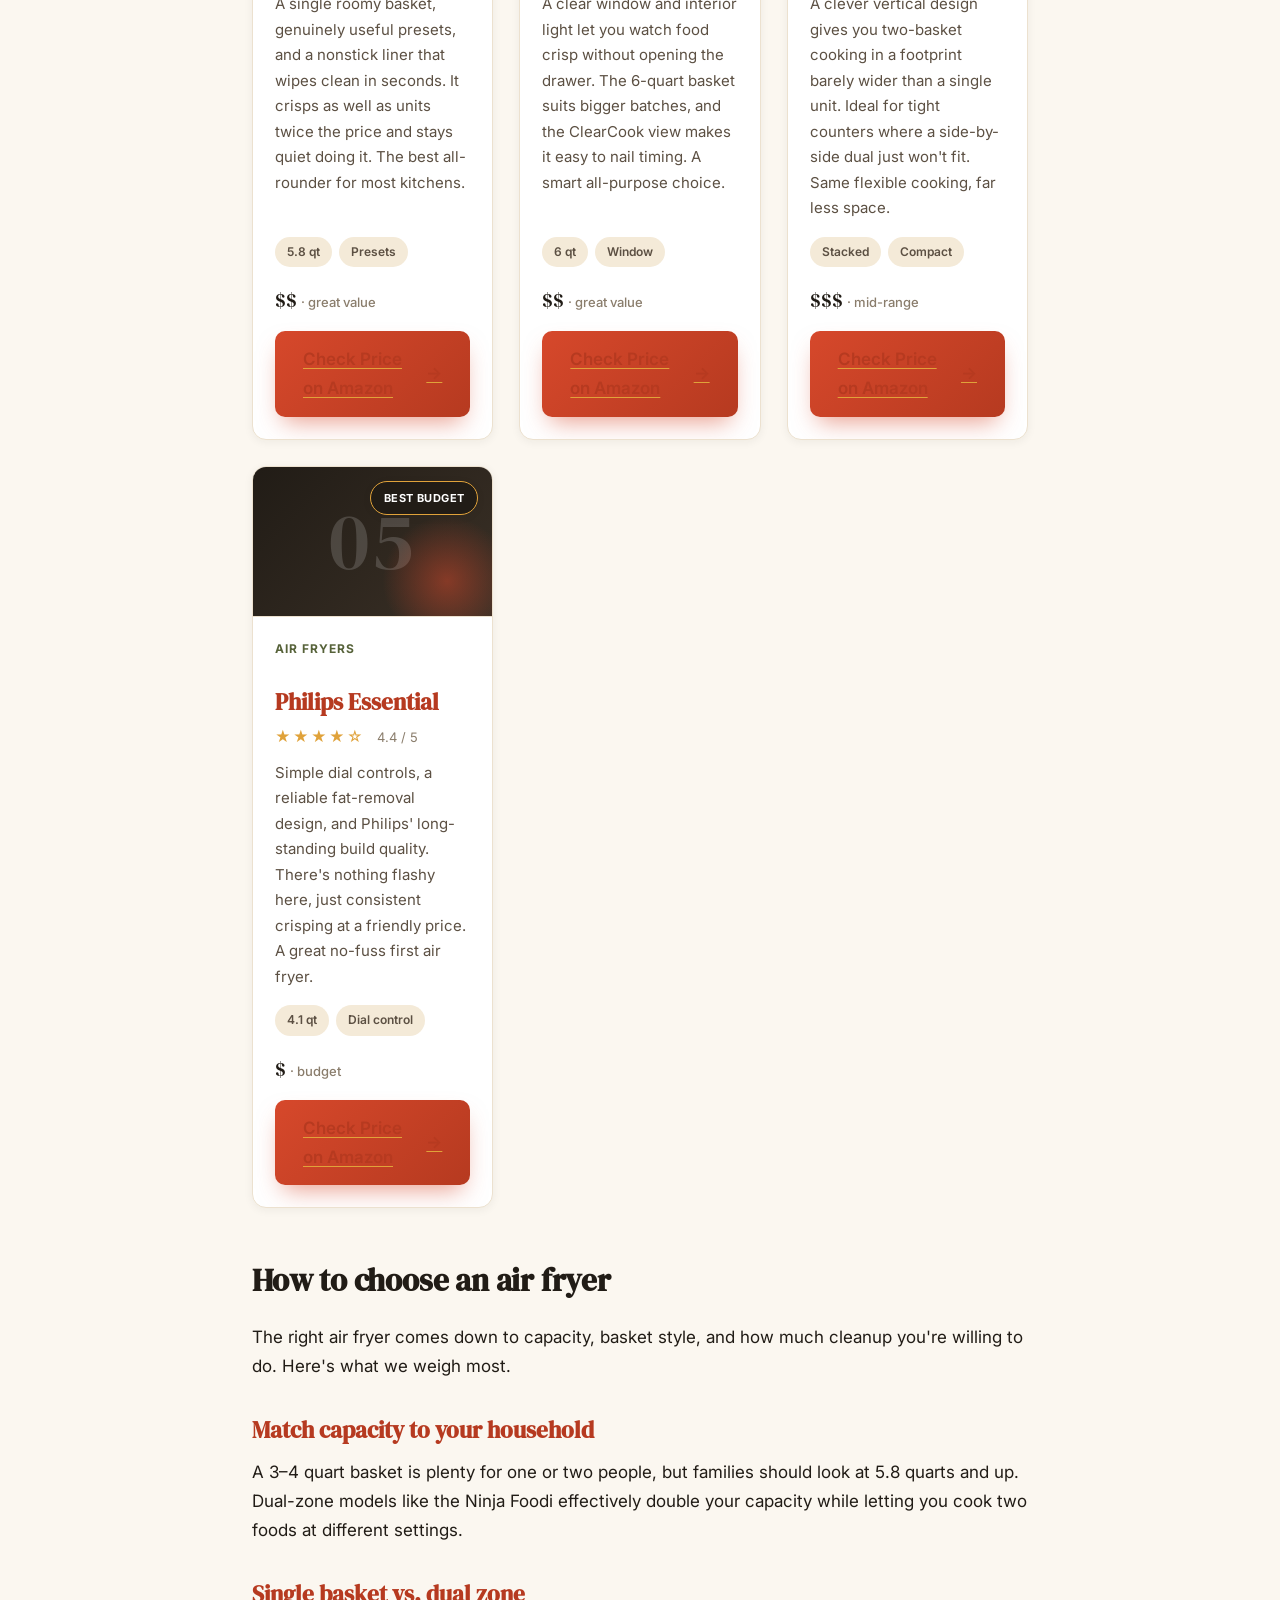
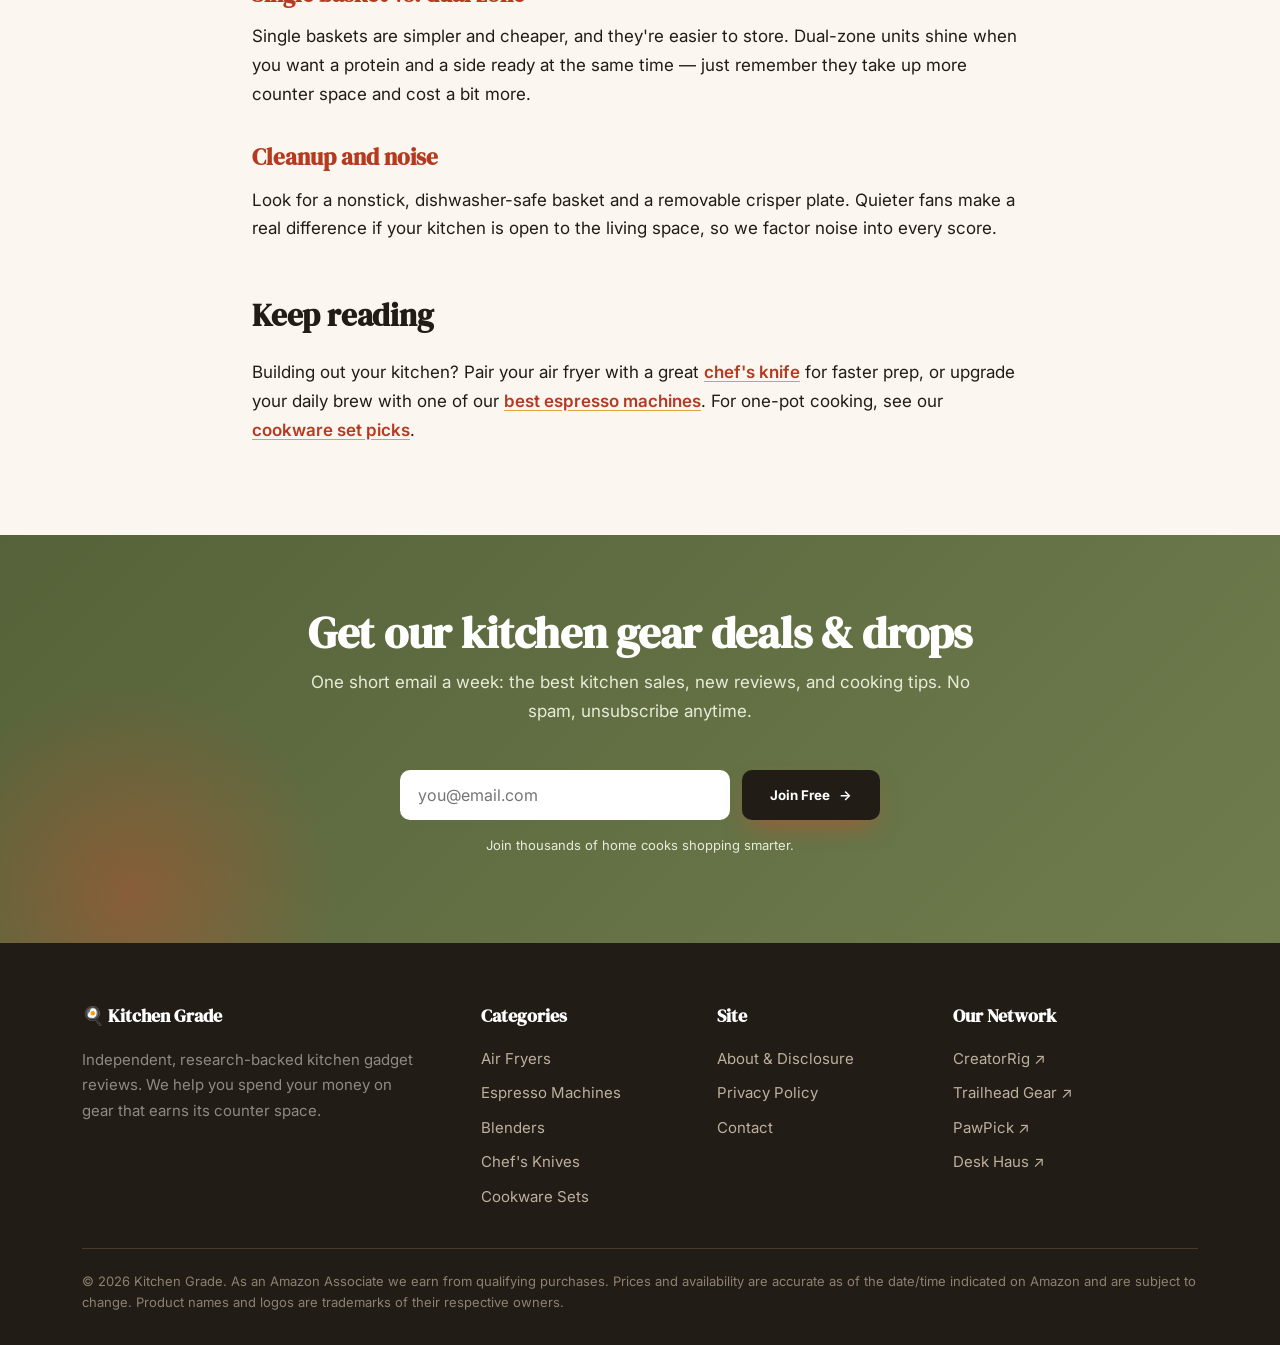
==== commit fe3826f1: "Add CreatorRig to network footer links" ====
--- a/air-fryers.html
+++ b/air-fryers.html
@@ -3,6 +3,7 @@
 <head>
 <meta charset="UTF-8">
 <meta name="viewport" content="width=device-width, initial-scale=1.0">
+<link rel="icon" type="image/svg+xml" href="/favicon.svg">
 <title>The Best Air Fryers of 2026 — Tested Picks & Buyer's Guide | Kitchen Grade</title>
 <meta name="description" content="Our top air fryers for 2026, from the dual-basket Ninja Foodi to budget Philips. Honest picks for crispy results, easy cleanup, and the right capacity for your kitchen.">
 <link rel="canonical" href="https://kitchen-grade.com/air-fryers.html">
@@ -15,6 +16,10 @@
 <meta name="twitter:title" content="The Best Air Fryers of 2026 — Tested Picks & Buyer's Guide | Kitchen Grade">
 <meta name="twitter:description" content="Our top air fryers for 2026, from the dual-basket Ninja Foodi to budget Philips. Honest picks for crispy results, easy cleanup, and the right capacity for your kitchen.">
 <link rel="stylesheet" href="assets/styles.css">
+<script type="application/ld+json">
+{"@context": "https://schema.org","@graph": [{"@type": "BreadcrumbList","itemListElement": [{"@type": "ListItem","position": 1,"name": "Home","item": "https://kitchen-grade.com/"},{"@type": "ListItem","position": 2,"name": "The Best Air Fryers of 2026","item": "https://kitchen-grade.com/air-fryers.html"}]},{"@type": "ItemList","name": "The Best Air Fryers of 2026","itemListElement": [{"@type": "ListItem","position": 1,"name": "Ninja Foodi DualZone"},{"@type": "ListItem","position": 2,"name": "Cosori Pro II"},{"@type": "ListItem","position": 3,"name": "Instant Vortex Plus"},{"@type": "ListItem","position": 4,"name": "Ninja Double Stack"},{"@type": "ListItem","position": 5,"name": "Philips Essential"}]}]}
+</script>
+<script defer src="/_vercel/insights/script.js"></script>
 </head>
 <body>
 
@@ -114,7 +119,7 @@
       <div><h4>🍳 Kitchen Grade</h4><p style="color:#8f8a81;max-width:340px;">Independent, research-backed kitchen gadget reviews. We help you spend your money on gear that earns its counter space.</p></div>
       <div><h4>Categories</h4><a href="air-fryers.html">Air Fryers</a><a href="espresso-machines.html">Espresso Machines</a><a href="blenders.html">Blenders</a><a href="chef-knives.html">Chef's Knives</a><a href="cookware-sets.html">Cookware Sets</a></div>
       <div><h4>Site</h4><a href="disclosure.html">About &amp; Disclosure</a><a href="disclosure.html#privacy">Privacy Policy</a><a href="disclosure.html#contact">Contact</a></div>
-      <div><h4>Our Network</h4><a href="https://www.trailhead-gear.com">Trailhead Gear ↗</a><a href="https://paw-pick.com">PawPick ↗</a><a href="https://desk-haus.com">Desk Haus ↗</a></div>
+      <div><h4>Our Network</h4><a href="https://creator-rig.com">CreatorRig ↗</a><a href="https://www.trailhead-gear.com">Trailhead Gear ↗</a><a href="https://paw-pick.com">PawPick ↗</a><a href="https://desk-haus.com">Desk Haus ↗</a></div>
     </div>
     <div class="footer-disclaimer">© <span data-year>2026</span> Kitchen Grade. As an Amazon Associate we earn from qualifying purchases. Prices and availability are accurate as of the date/time indicated on Amazon and are subject to change. Product names and logos are trademarks of their respective owners.</div>
   </div>
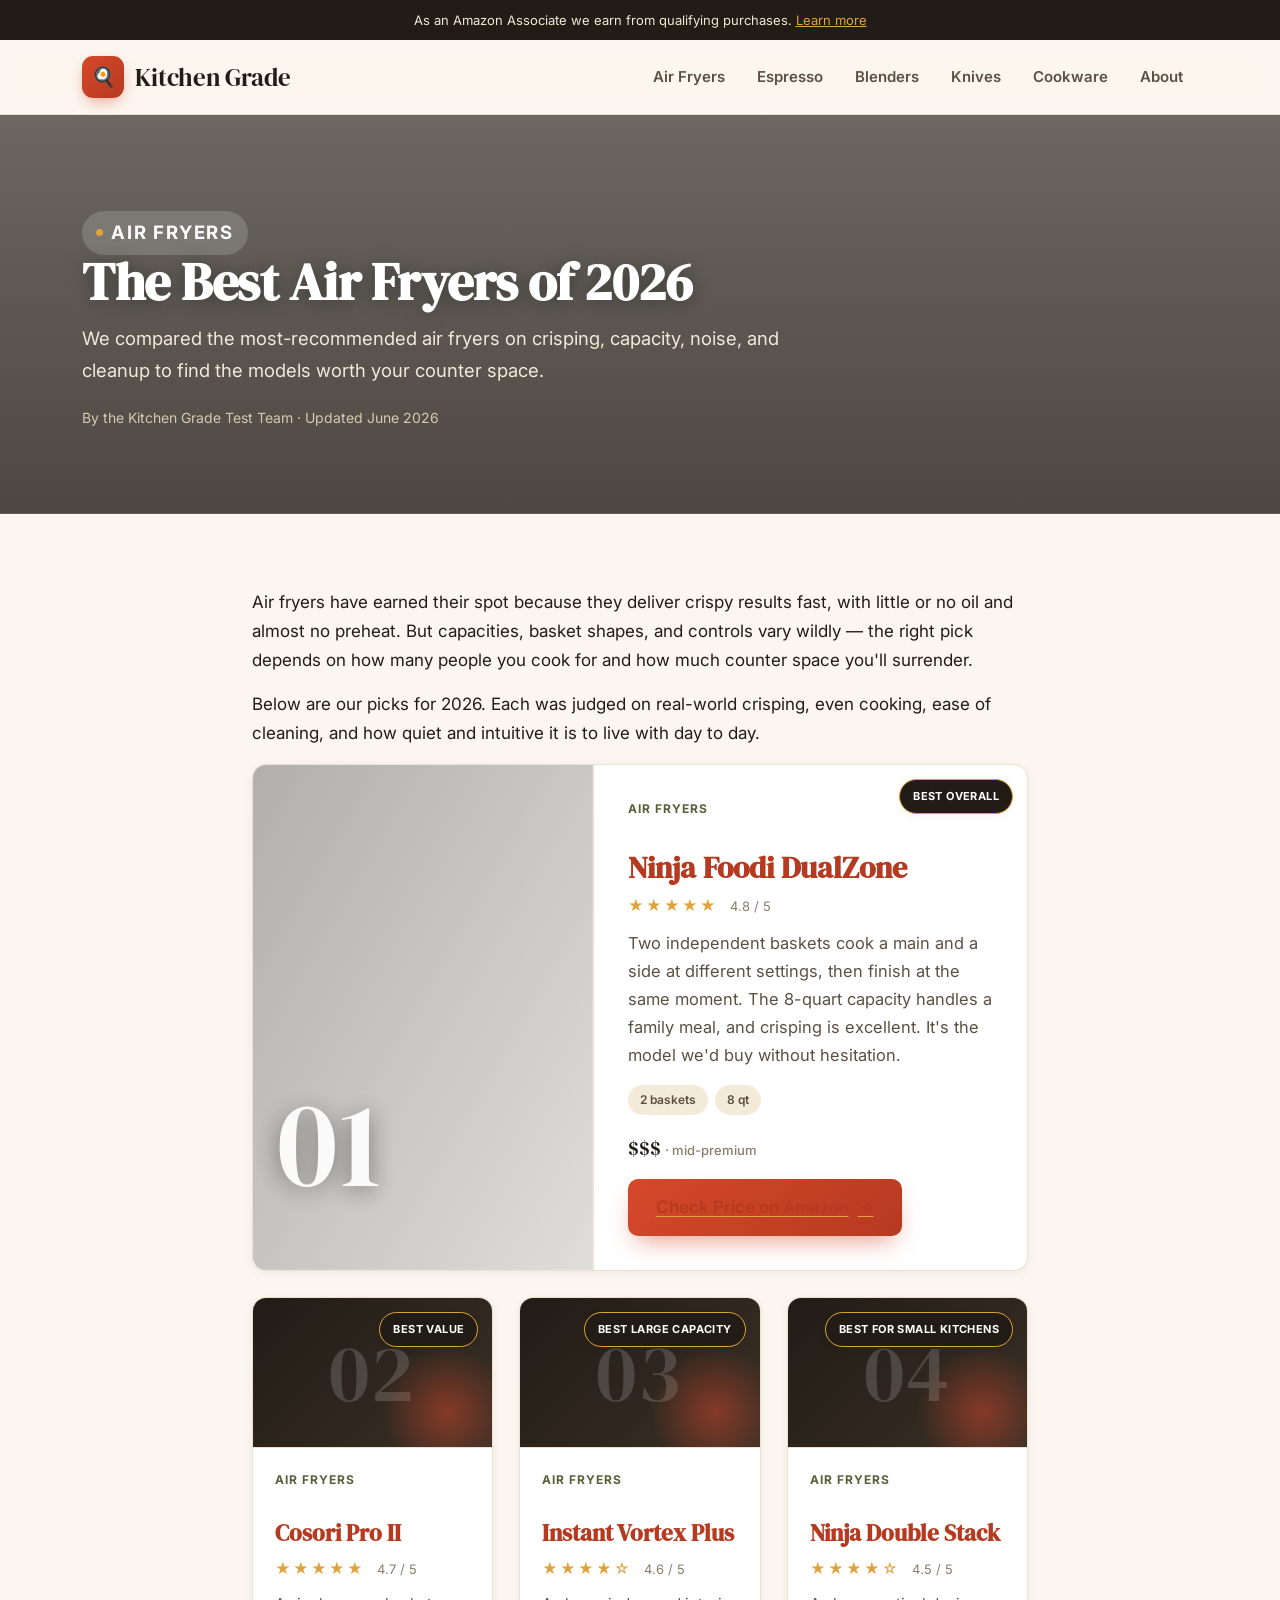
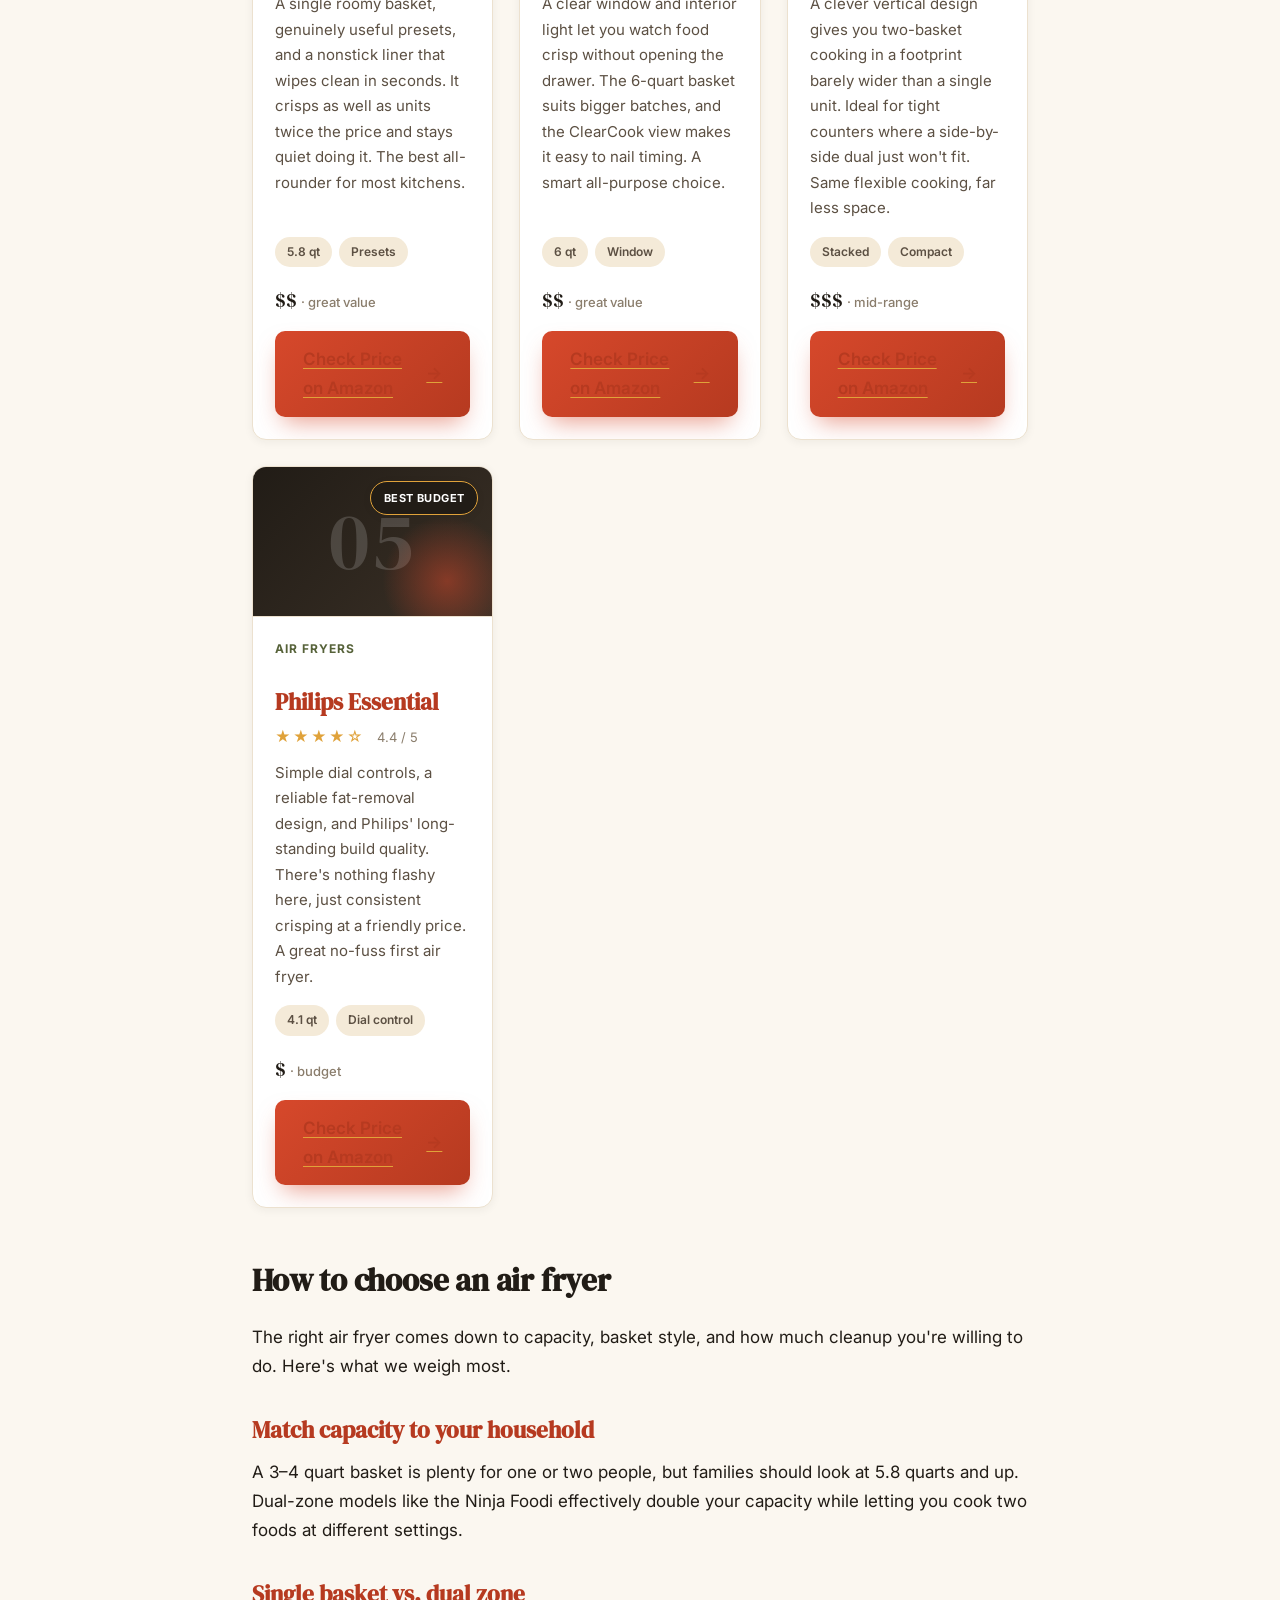
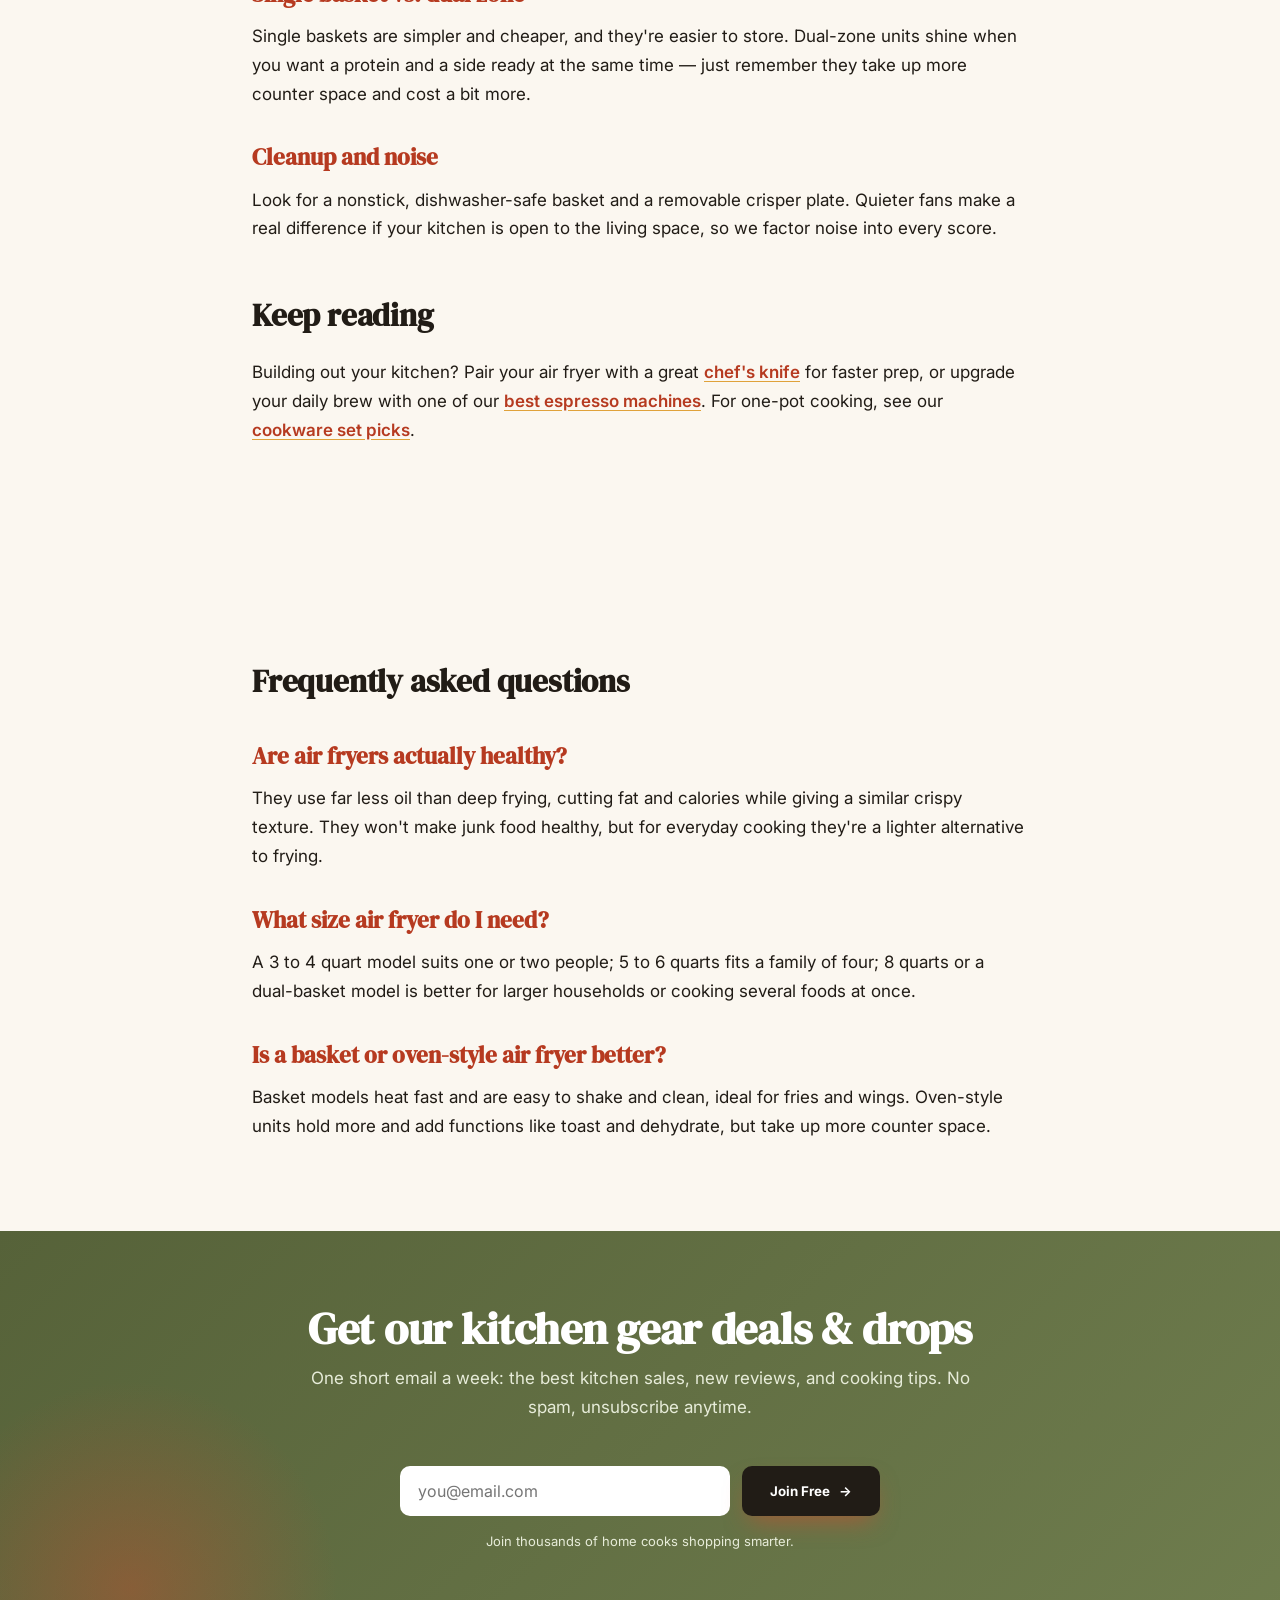
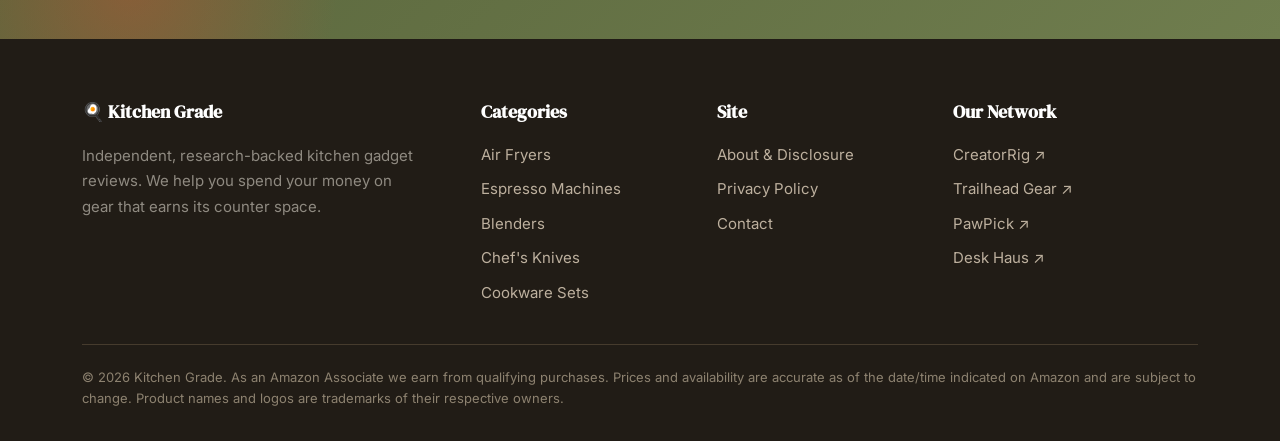
==== commit 2c5df94b: "SEO: FAQ schema + FAQs, sitemap lastmod, og:image" ====
--- a/air-fryers.html
+++ b/air-fryers.html
@@ -12,12 +12,19 @@
 <meta property="og:title" content="The Best Air Fryers of 2026 — Tested Picks & Buyer's Guide | Kitchen Grade">
 <meta property="og:description" content="Our top air fryers for 2026, from the dual-basket Ninja Foodi to budget Philips. Honest picks for crispy results, easy cleanup, and the right capacity for your kitchen.">
 <meta property="og:url" content="https://kitchen-grade.com/air-fryers.html">
+<meta property="og:image" content="https://kitchen-grade.com/assets/og.png">
+<meta property="og:image:width" content="1200">
+<meta property="og:image:height" content="630">
+<meta name="twitter:image" content="https://kitchen-grade.com/assets/og.png">
 <meta name="twitter:card" content="summary_large_image">
 <meta name="twitter:title" content="The Best Air Fryers of 2026 — Tested Picks & Buyer's Guide | Kitchen Grade">
 <meta name="twitter:description" content="Our top air fryers for 2026, from the dual-basket Ninja Foodi to budget Philips. Honest picks for crispy results, easy cleanup, and the right capacity for your kitchen.">
 <link rel="stylesheet" href="assets/styles.css">
 <script type="application/ld+json">
 {"@context": "https://schema.org","@graph": [{"@type": "BreadcrumbList","itemListElement": [{"@type": "ListItem","position": 1,"name": "Home","item": "https://kitchen-grade.com/"},{"@type": "ListItem","position": 2,"name": "The Best Air Fryers of 2026","item": "https://kitchen-grade.com/air-fryers.html"}]},{"@type": "ItemList","name": "The Best Air Fryers of 2026","itemListElement": [{"@type": "ListItem","position": 1,"name": "Ninja Foodi DualZone"},{"@type": "ListItem","position": 2,"name": "Cosori Pro II"},{"@type": "ListItem","position": 3,"name": "Instant Vortex Plus"},{"@type": "ListItem","position": 4,"name": "Ninja Double Stack"},{"@type": "ListItem","position": 5,"name": "Philips Essential"}]}]}
+</script>
+<script type="application/ld+json">
+{"@context": "https://schema.org", "@type": "FAQPage", "mainEntity": [{"@type": "Question", "name": "Are air fryers actually healthy?", "acceptedAnswer": {"@type": "Answer", "text": "They use far less oil than deep frying, cutting fat and calories while giving a similar crispy texture. They won't make junk food healthy, but for everyday cooking they're a lighter alternative to frying."}}, {"@type": "Question", "name": "What size air fryer do I need?", "acceptedAnswer": {"@type": "Answer", "text": "A 3 to 4 quart model suits one or two people; 5 to 6 quarts fits a family of four; 8 quarts or a dual-basket model is better for larger households or cooking several foods at once."}}, {"@type": "Question", "name": "Is a basket or oven-style air fryer better?", "acceptedAnswer": {"@type": "Answer", "text": "Basket models heat fast and are easy to shake and clean, ideal for fries and wings. Oven-style units hold more and add functions like toast and dehydrate, but take up more counter space."}}]}
 </script>
 <script defer src="/_vercel/insights/script.js"></script>
 </head>
@@ -105,6 +112,18 @@
   </div>
 </section>
 
+<section>
+  <div class="wrap prose">
+    <h2>Frequently asked questions</h2>
+    <h3>Are air fryers actually healthy?</h3>
+    <p>They use far less oil than deep frying, cutting fat and calories while giving a similar crispy texture. They won't make junk food healthy, but for everyday cooking they're a lighter alternative to frying.</p>
+    <h3>What size air fryer do I need?</h3>
+    <p>A 3 to 4 quart model suits one or two people; 5 to 6 quarts fits a family of four; 8 quarts or a dual-basket model is better for larger households or cooking several foods at once.</p>
+    <h3>Is a basket or oven-style air fryer better?</h3>
+    <p>Basket models heat fast and are easy to shake and clean, ideal for fries and wings. Oven-style units hold more and add functions like toast and dehydrate, but take up more counter space.</p>
+  </div>
+</section>
+
 <section class="cta-band">
   <div class="wrap">
     <div class="section-head"><h2>Get our kitchen gear deals &amp; drops</h2><p>One short email a week: the best kitchen sales, new reviews, and cooking tips. No spam, unsubscribe anytime.</p></div>
